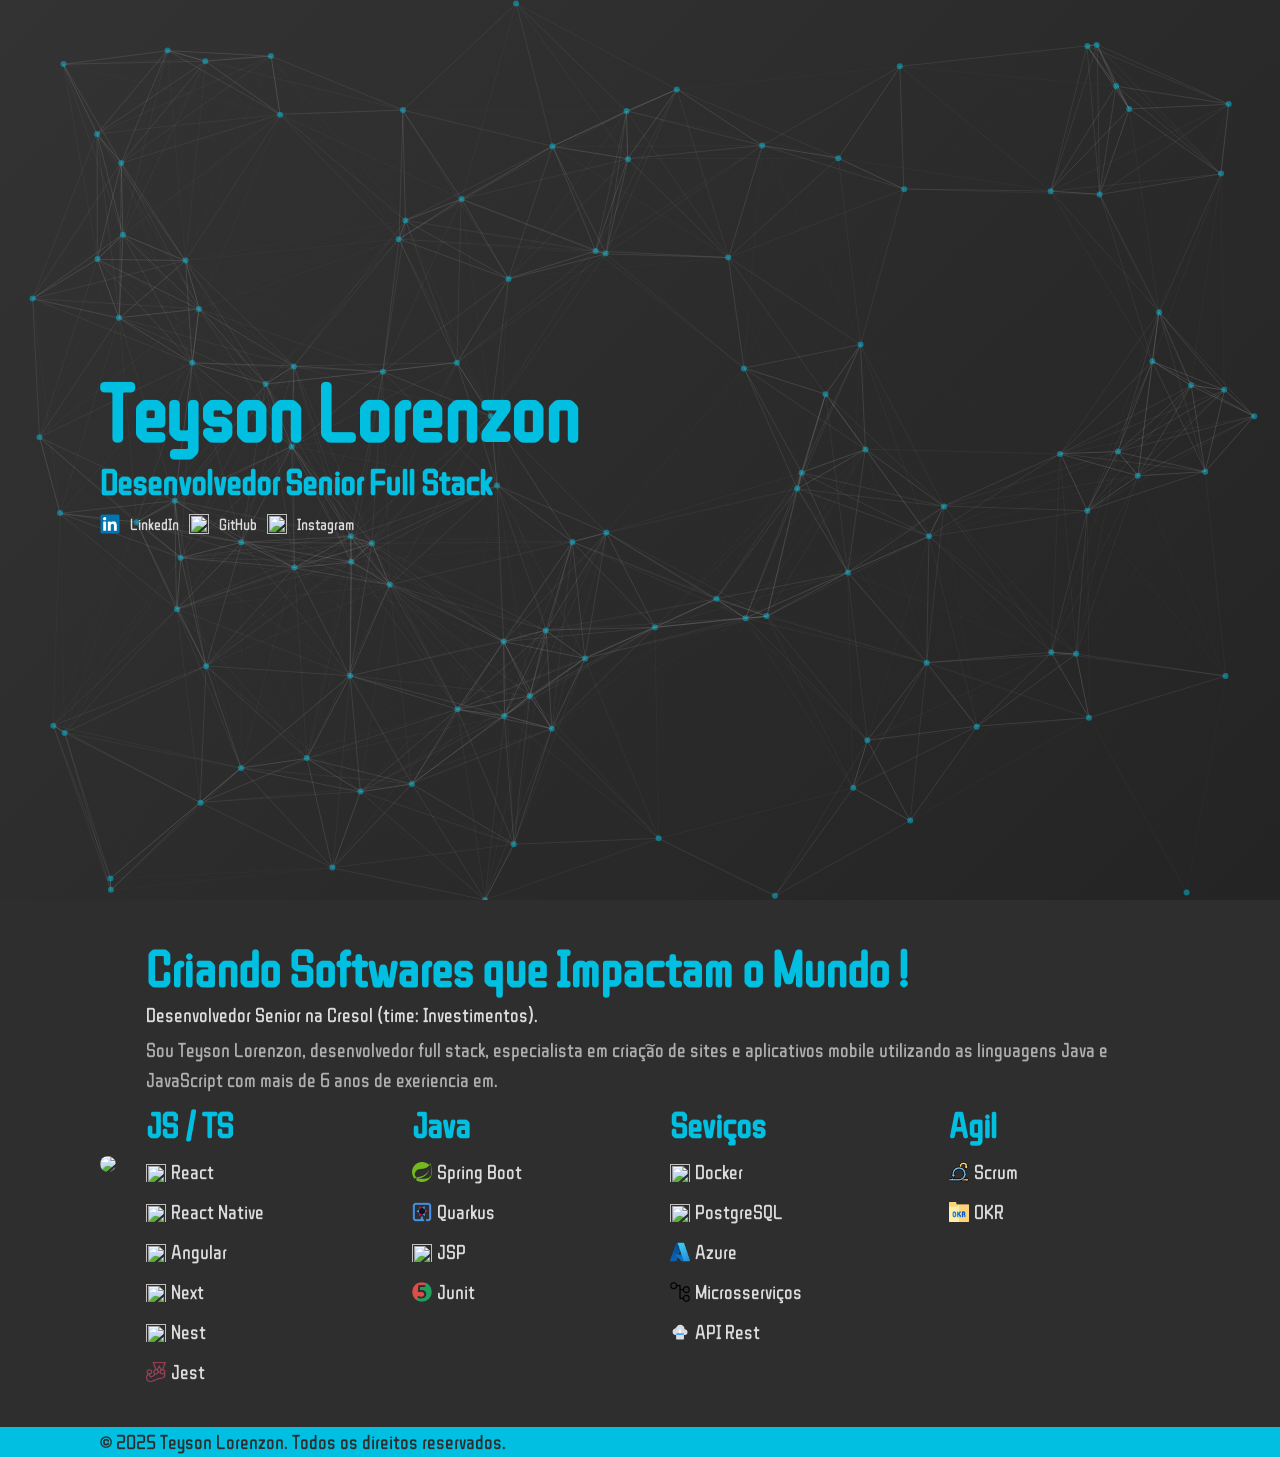
==== index.html @ e9cf04dd "initial commit" ====
<!DOCTYPE html>
<html lang="pt-BR">
<head>
  <meta charset="UTF-8" />
  <meta name="viewport" content="width=device-width, initial-scale=1.0"/>
  <title>Teyson Lorenzon - Portfólio</title>
  <link rel="stylesheet" href="css/styles.css" />
  <link rel="preconnect" href="https://fonts.googleapis.com">
  <link rel="preconnect" href="https://fonts.gstatic.com" crossorigin>
  <link href="https://fonts.googleapis.com/css2?family=WDXL+Lubrifont+TC&display=swap" rel="stylesheet">
</head>
<body>

  <header class="hero">
    <div class="particles" id="particles-js"></div>
    <div class="container apresentation">
      <h1>Teyson Lorenzon</h1>
      <h2>Desenvolvedor Senior Full Stack</h2>
      <div class="social">
        <a href="https://www.linkedin.com/in/teyson-lorenzon-597658123/" target="_blank"><img class="icon" src="icons/linkedIn.png"/>LinkedIn</a>
        <a href="https://github.com/teysonlorenzon" target="_blank"><img class="icon" src="icons/gitHub.png"/>GitHub</a>
        <a href="https://www.instagram.com/teysonlorenzon/" target="_blank"><img class="icon" src="icons/instagram.png"/>Instagram</a>
      </div>
    </div>
  </header>

  <main>
    <section id="about" class="section">
      <div class="container inline">
        <div class="image-div">
          <img class="imagem-teyson" src="https://media.licdn.com/dms/image/v2/D4E03AQG1zv4bHX-29Q/profile-displayphoto-shrink_800_800/profile-displayphoto-shrink_800_800/0/1637156220613?e=1754524800&v=beta&t=BAh8PGIu-wSaFZaBabZbr9Bpexn4apuPLFhNSwUJI_s"/>
        </div>
        <div class="introduction">
          <h1 class="title">Criando Softwares que Impactam o Mundo !</h1>
          <p>Desenvolvedor Senior na <a href="https://cresol.com.br/" target="_blank">Cresol</a> (time: Investimentos).</p>
          <p class="info">Sou Teyson Lorenzon, desenvolvedor full stack, especialista em criação de sites e aplicativos mobile utilizando as linguagens Java e JavaScript com mais de 6 anos de exeriencia em.</p>
          <div class="skill-grid">
            <div class="skill-item">
              <div>
                <h2>JS / TS</h2>
                <p><img class="icon" src="icons/react.png"/>React</p>
                <p><img class="icon" src="icons/react.png"/>React Native</p>
                <p><img class="icon" src="icons/angular.png"/>Angular</p>
                <p><img class="icon" src="icons/next.png"/>Next</p>
                <p><img class="icon" src="icons/nest.png"/>Nest</p>
                <p><img class="icon" src="icons/jest.png"/>Jest</p>
              </div>
            </div>
            <div class="skill-item">
              <div>
                <h2>Java</h2>
                <p><img class="icon" src="icons/spring.png"/>Spring Boot</p>
                <p><img class="icon" src="icons/quarkus.png"/>Quarkus</p>
                <p><img class="icon" src="icons/java.png"/>JSP</p>
                <p><img class="icon" src="icons/junit.png"/>Junit</p>
              </div>
            </div>
            <div class="skill-item">
              <div>
                <h2>Seviços</h2>
                <p><img class="icon" src="icons/docker.png"/>Docker</p>
                <p><img class="icon" src="icons/postgresSQL.png"/>PostgreSQL</p>
                <p><img class="icon" src="icons/azure.png"/>Azure</p>
                <p><img class="icon" src="icons/micro.png"/>Microsserviços</p>
                <p><img class="icon" src="icons/rest.png"/>API Rest</p>
              </div>
            </div>
            <div class="skill-item">
              <div>
                <h2>Agil</h2>
                <p><img class="icon" src="icons/scrum.png"/>Scrum</p>
                <p><img class="icon" src="icons/okr.png"/>OKR</p>
              </div>
            </div>
          </div>
        </div>
      </div>
    </section>
  </main>

  <footer>
    <div>
      <p>&copy; 2025 Teyson Lorenzon. Todos os direitos reservados.</p>
    </div>
  </footer>
  <script src="js/particule.min.js"></script>
  <script src="js/script.js"></script>
</body>
</html>
---- css/styles.css ----
html {
  scroll-behavior: smooth;
}

footer {
  background-color: #00bfe0;
  display: flex;
  position: relative;
  left: 0;
  bottom: 0;
  padding: 0 100px;
}

footer div p {
  color: #2e2e2e;
}

* {
  font-family: "WDXL Lubrifont TC", sans-serif;
  margin: 0;
  padding: 0;
  box-sizing: border-box;
}

h1, h2  {
  color: #00bfe0;
  line-height: 120%;
}

h1 {
  font-size: 50px;
}

h2 {
  font-size: 35px;
}

p {
  color: #dbdbdb;
  line-height: 150%;
  font-size: 20px;
}

body {
  font-family: 'Inter', sans-serif;
  background-color: #2e2e2e;
}

.container {
  margin: 40px 100px;
}

.introduction {
  margin-left: 30px;
}

.introduction a {
  text-decoration: none;
  color: #dbdbdb;
}

.introduction .title {
  max-width: 1000px;
}

.introduction .info {
  color: #adadad;
  max-width: 1000px;
  padding-top: 5px;
}

.introduction .icon {
  width: 20px;
  height: 20px;
}

.imagem-teyson {
  border-radius: 100%;
  max-width: 420px;
  max-height: 420px;
}

.inline {
  display: flex;
  align-items: center;
}

.skill-grid {
  width: 100%;
  display: grid;
  grid-template-columns: repeat(4, auto);
  gap: 20px;
  margin-top: 10px;
}

.skill-item p {
  display: flex;
  align-items: center;
  padding-top: 10px;
  width: 100%;
}

.skill-item p img {
  margin-right: 5px;
}


html {
  scroll-behavior: smooth;
}

.hero {
  height: 100vh;
  display: flex;
  align-items: center;
  background: linear-gradient(-45deg, #1b1b1b, #2a2a2a, #1f1f1f, #333);
  background-size: 400% 400%;
  animation: bg-animation 15s ease infinite;
  position: relative;
  overflow: hidden;
}

.hero .apresentation {
  z-index: 1;
  background-color: transparent;
  width: 100%;
}

.hero .apresentation h1 {
  font-size: 80px;
}

.particles {
  position: absolute;
  top: 0;
  left: 0;
  width: 100%;
  height: 100%;
  z-index: 0;
}

.social {
  display: flex;
  align-items: center;
  justify-content: left;
  margin-top: 10px;
}

.social a {
  display: flex;
  align-items: center;
  color: #dbdbdb;
  text-decoration: none;
  font-size: 16px;
}

.social a:nth-child(2) {
  margin: 0 10px;
}

.social .icon {
  width: 20px;
  height: 20px;
  margin-right: 10px;
}

.fadeIn {
  animation-name: fadeIn;
  animation-duration: 1s;
  animation-fill-mode: forwards;
}

.fadeOut {
  animation-name: fadeOut;
  animation-duration: .5s;
  animation-fill-mode: forwards;
}

.image-div {
  display: flex;
  justify-content: center;
}

@media only screen and (max-width: 1140px) {
  .introduction {
    margin-left: 0px;
  }
  .imagem-teyson {
    max-width: 350px;
    max-height: 350px;
  }
  .inline {
    display: block;
  }
}

@media only screen and (max-width: 768px) {
  h1 {
    font-size: 40px
  }
  h2 {
    font-size: 20px
  }
  p {
    font-size: 16px
  }
  .skill-grid {
    grid-template-columns: repeat(2, auto);
  }
  .skill-item {
    display: flex;
    justify-content: center;
  }
  .skill-item p {
    text-align: left;
  }
  .container {
    margin: 25px;
  }
  footer {
    padding: 0 25px;
  }
  .imagem-teyson {
    max-width: 270px;
    max-height: 270px;
  }
  .hero .apresentation h1 {
    font-size: 50px;
  }
  .hero .apresentation h2 {
    font-size: 30px;
  }
  .social a {
    font-size: 16px;
  }
  .social .icon {
    width: 10px;
    height: 10px;
  }
  .apresentation {
    text-align: center;
  }
  .social {
    justify-content: center;
  }
}


@keyframes fadeIn {
  from {
    opacity: 0;
  }
  to {
    opacity: 1;
  }
}

@keyframes fadeOut {
  from {
    opacity: 1;
  }
  to {
    opacity: 0;
  }
}
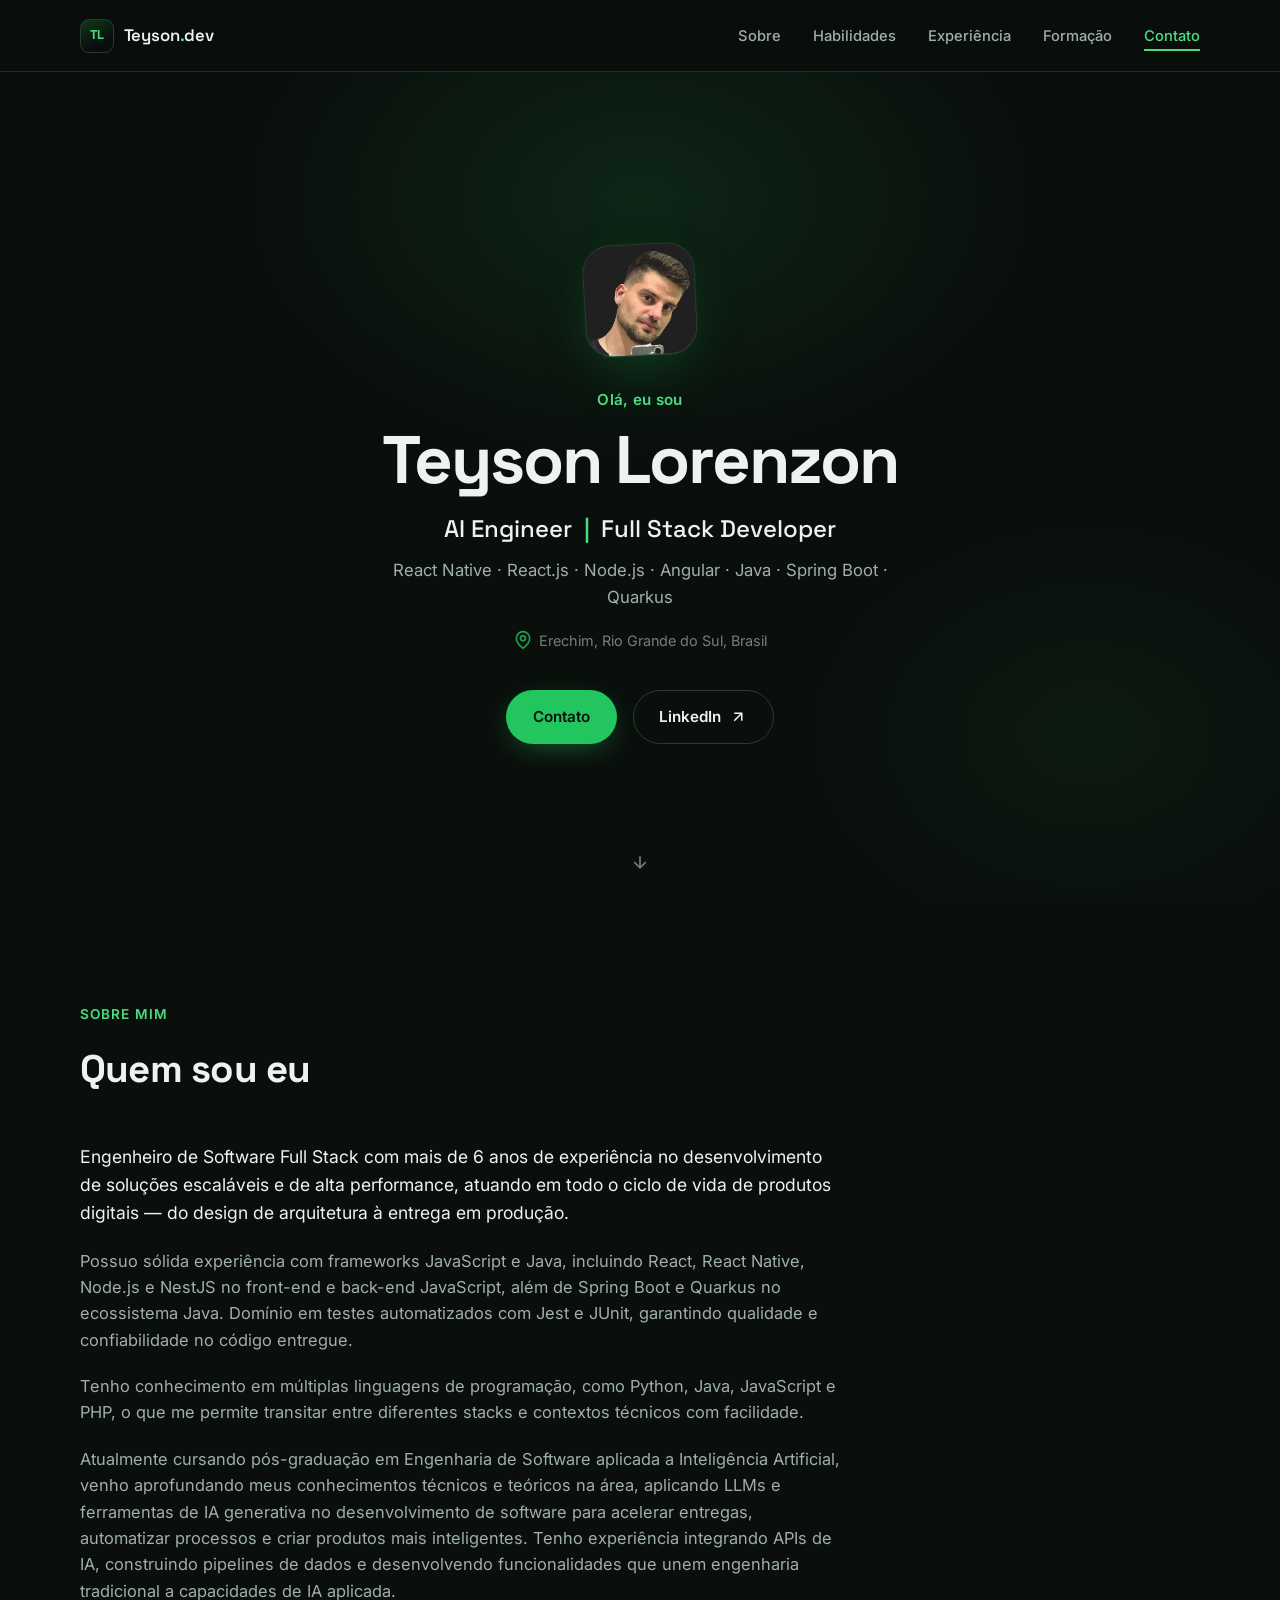
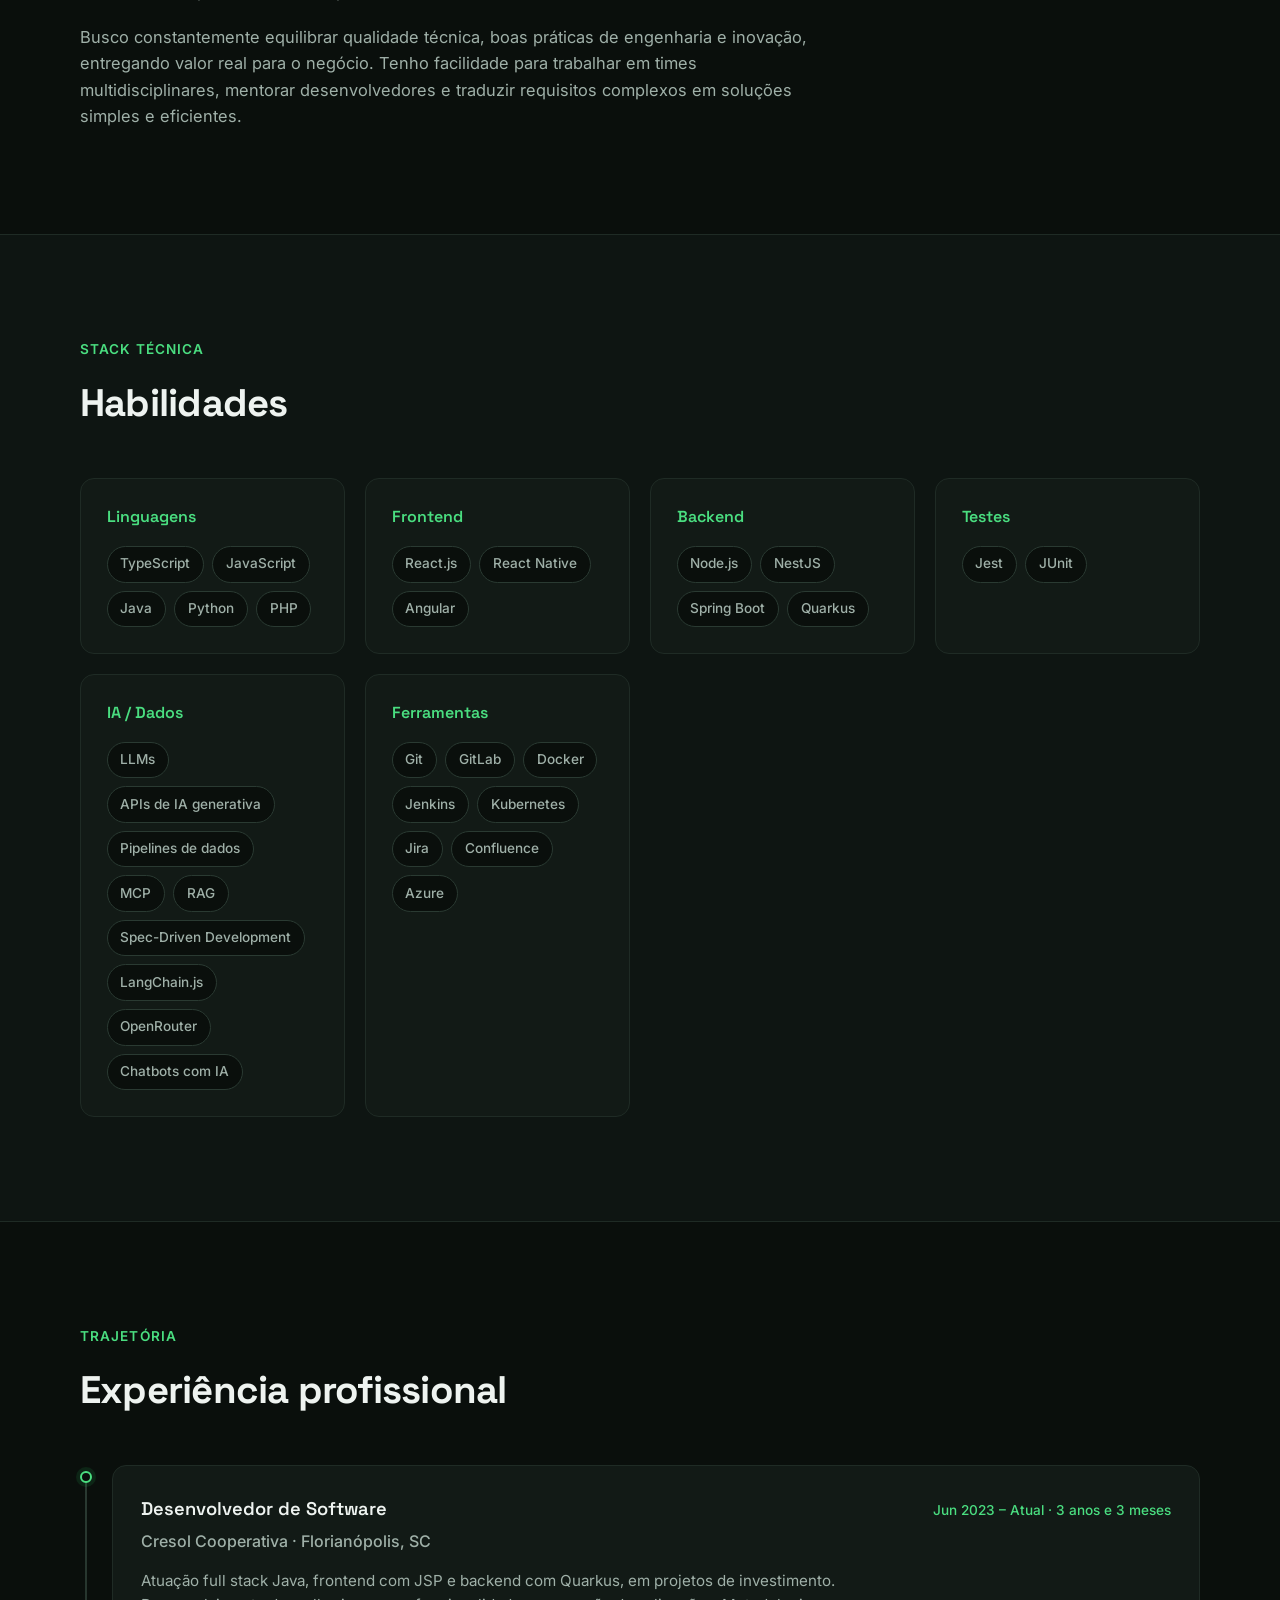
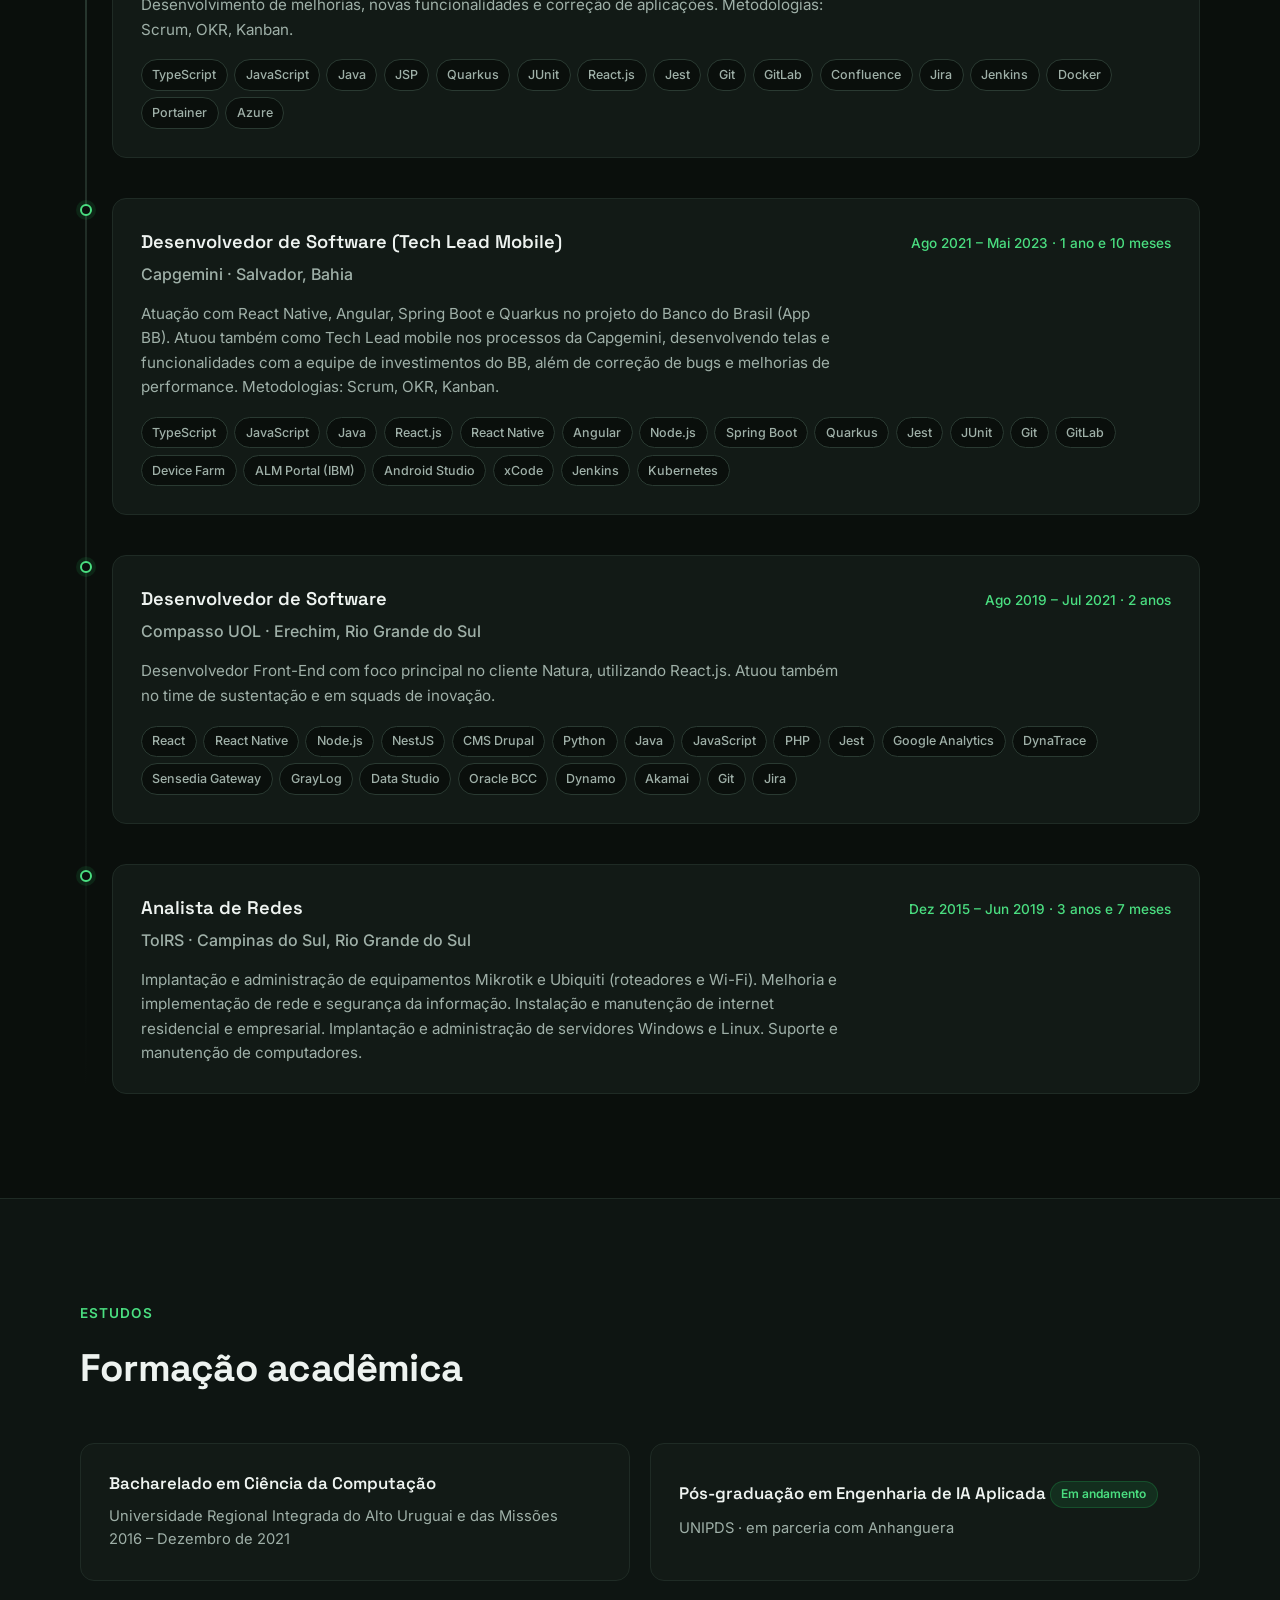
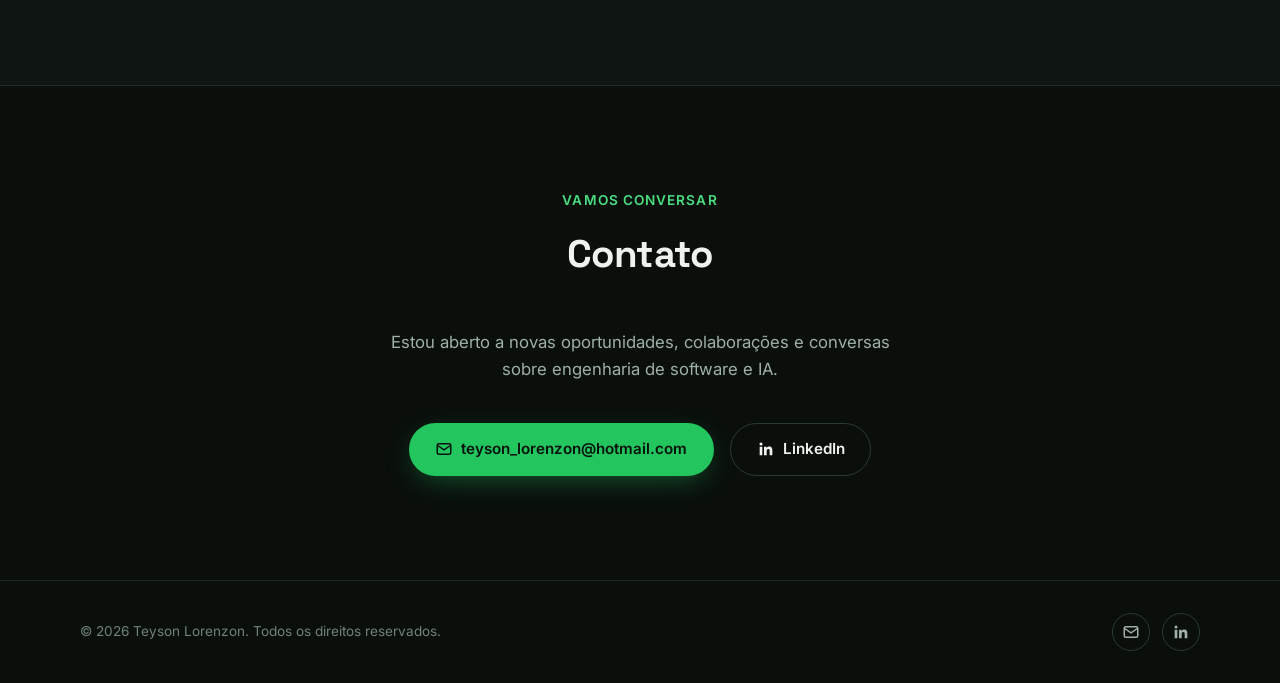
==== commit 79cb7b63: "novo portifolio" ====
--- a/index.html
+++ b/index.html
@@ -2,88 +2,412 @@
 <html lang="pt-BR">
 <head>
   <meta charset="UTF-8" />
-  <meta name="viewport" content="width=device-width, initial-scale=1.0"/>
-  <title>Teyson Lorenzon - Portfólio</title>
-  <link rel="stylesheet" href="css/styles.css" />
+  <meta name="viewport" content="width=device-width, initial-scale=1.0" />
+  <title>Teyson Lorenzon — AI Engineer | Full Stack Developer</title>
+  <meta name="description" content="Portfólio de Teyson Lorenzon, Engenheiro de Software Full Stack e AI Engineer. React, React Native, Node.js, Angular, Java, Spring Boot e Quarkus." />
+  <meta name="theme-color" content="#0a0f0c" />
+  <link rel="icon" href="data:,">
   <link rel="preconnect" href="https://fonts.googleapis.com">
   <link rel="preconnect" href="https://fonts.gstatic.com" crossorigin>
-  <link href="https://fonts.googleapis.com/css2?family=WDXL+Lubrifont+TC&display=swap" rel="stylesheet">
+  <link href="https://fonts.googleapis.com/css2?family=Space+Grotesk:wght@400;500;600;700&family=Inter:wght@400;500;600&display=swap" rel="stylesheet">
+  <link rel="stylesheet" href="style.css" />
 </head>
 <body>
-
-  <header class="hero">
-    <div class="particles" id="particles-js"></div>
-    <div class="container apresentation">
-      <h1>Teyson Lorenzon</h1>
-      <h2>Desenvolvedor Senior Full Stack</h2>
-      <div class="social">
-        <a href="https://www.linkedin.com/in/teyson-lorenzon-597658123/" target="_blank"><img class="icon" src="icons/linkedIn.png"/>LinkedIn</a>
-        <a href="https://github.com/teysonlorenzon" target="_blank"><img class="icon" src="icons/gitHub.png"/>GitHub</a>
-        <a href="https://www.instagram.com/teysonlorenzon/" target="_blank"><img class="icon" src="icons/instagram.png"/>Instagram</a>
-      </div>
+  <a class="skip-link" href="#sobre">Pular para o conteúdo</a>
+
+  <header class="site-header" id="topo">
+    <div class="container header-inner">
+      <a class="logo" href="#topo" aria-label="Página inicial de Teyson Lorenzon">
+        <span class="logo-mark" aria-hidden="true">TL</span>
+        <span class="logo-text">Teyson<span class="accent">.</span>dev</span>
+      </a>
+
+      <button class="nav-toggle" id="navToggle" aria-expanded="false" aria-controls="primaryNav" aria-label="Abrir menu de navegação">
+        <span class="nav-toggle-bar"></span>
+        <span class="nav-toggle-bar"></span>
+        <span class="nav-toggle-bar"></span>
+      </button>
+
+      <nav class="nav" id="primaryNav" aria-label="Navegação principal">
+        <ul class="nav-list">
+          <li><a href="#sobre" class="nav-link">Sobre</a></li>
+          <li><a href="#habilidades" class="nav-link">Habilidades</a></li>
+          <li><a href="#experiencia" class="nav-link">Experiência</a></li>
+          <li><a href="#formacao" class="nav-link">Formação</a></li>
+          <li><a href="#contato" class="nav-link">Contato</a></li>
+        </ul>
+      </nav>
     </div>
   </header>
 
-  <main>
-    <section id="about" class="section">
-      <div class="container inline">
-        <div class="image-div">
-          <img class="imagem-teyson" src="https://media.licdn.com/dms/image/v2/D4E03AQG1zv4bHX-29Q/profile-displayphoto-shrink_800_800/profile-displayphoto-shrink_800_800/0/1637156220613?e=1754524800&v=beta&t=BAh8PGIu-wSaFZaBabZbr9Bpexn4apuPLFhNSwUJI_s"/>
-        </div>
-        <div class="introduction">
-          <h1 class="title">Criando Softwares que Impactam o Mundo !</h1>
-          <p>Desenvolvedor Senior na <a href="https://cresol.com.br/" target="_blank">Cresol</a> (time: Investimentos).</p>
-          <p class="info">Sou Teyson Lorenzon, desenvolvedor full stack, especialista em criação de sites e aplicativos mobile utilizando as linguagens Java e JavaScript com mais de 6 anos de exeriencia em.</p>
-          <div class="skill-grid">
-            <div class="skill-item">
-              <div>
-                <h2>JS / TS</h2>
-                <p><img class="icon" src="icons/react.png"/>React</p>
-                <p><img class="icon" src="icons/react.png"/>React Native</p>
-                <p><img class="icon" src="icons/angular.png"/>Angular</p>
-                <p><img class="icon" src="icons/next.png"/>Next</p>
-                <p><img class="icon" src="icons/nest.png"/>Nest</p>
-                <p><img class="icon" src="icons/jest.png"/>Jest</p>
+  <main id="conteudo">
+    <!-- HERO -->
+    <section class="hero" aria-labelledby="hero-title">
+      <div class="hero-glow" aria-hidden="true"></div>
+      <div class="container hero-inner">
+        <div class="avatar-photo">
+          <img src="teyson.jpeg" alt="Foto de Teyson Lorenzon" width="112" height="112" />
+        </div>
+
+        <p class="eyebrow reveal">Olá, eu sou</p>
+        <h1 id="hero-title" class="hero-title reveal">Teyson Lorenzon</h1>
+        <p class="hero-role reveal">AI Engineer <span class="dot-sep">|</span> Full Stack Developer</p>
+        <p class="hero-subtitle reveal">
+          React Native · React.js · Node.js · Angular · Java · Spring Boot · Quarkus
+        </p>
+        <p class="hero-location reveal">
+          <svg class="icon" viewBox="0 0 24 24" fill="none" stroke="currentColor" stroke-width="2" aria-hidden="true">
+            <path d="M20 10c0 6-8 12-8 12s-8-6-8-12a8 8 0 0 1 16 0Z"/>
+            <circle cx="12" cy="10" r="3"/>
+          </svg>
+          Erechim, Rio Grande do Sul, Brasil
+        </p>
+
+        <div class="hero-cta reveal">
+          <a href="#contato" class="btn btn-primary">Contato</a>
+          <a href="https://www.linkedin.com/in/teyson-lorenzon-597658123/" class="btn btn-outline" target="_blank" rel="noopener noreferrer">
+            LinkedIn
+            <svg class="icon icon-sm" viewBox="0 0 24 24" fill="none" stroke="currentColor" stroke-width="2" aria-hidden="true">
+              <path d="M7 17 17 7M7 7h10v10"/>
+            </svg>
+          </a>
+        </div>
+      </div>
+
+      <a href="#sobre" class="scroll-hint" aria-label="Rolar para a seção Sobre">
+        <svg class="icon" viewBox="0 0 24 24" fill="none" stroke="currentColor" stroke-width="2" aria-hidden="true">
+          <path d="M12 5v14M5 12l7 7 7-7"/>
+        </svg>
+      </a>
+    </section>
+
+    <!-- SOBRE -->
+    <section id="sobre" class="section" aria-labelledby="sobre-title">
+      <div class="container">
+        <p class="section-kicker reveal">Sobre mim</p>
+        <h2 id="sobre-title" class="section-title reveal">Quem sou eu</h2>
+
+        <div class="about-content reveal">
+          <p>
+            Engenheiro de Software Full Stack com mais de 6 anos de experiência no desenvolvimento de
+            soluções escaláveis e de alta performance, atuando em todo o ciclo de vida de produtos
+            digitais — do design de arquitetura à entrega em produção.
+          </p>
+          <p>
+            Possuo sólida experiência com frameworks JavaScript e Java, incluindo React, React Native,
+            Node.js e NestJS no front-end e back-end JavaScript, além de Spring Boot e Quarkus no
+            ecossistema Java. Domínio em testes automatizados com Jest e JUnit, garantindo qualidade e
+            confiabilidade no código entregue.
+          </p>
+          <p>
+            Tenho conhecimento em múltiplas linguagens de programação, como Python, Java, JavaScript e
+            PHP, o que me permite transitar entre diferentes stacks e contextos técnicos com facilidade.
+          </p>
+          <p>
+            Atualmente cursando pós-graduação em Engenharia de Software aplicada a Inteligência
+            Artificial, venho aprofundando meus conhecimentos técnicos e teóricos na área, aplicando
+            LLMs e ferramentas de IA generativa no desenvolvimento de software para acelerar entregas,
+            automatizar processos e criar produtos mais inteligentes. Tenho experiência integrando APIs
+            de IA, construindo pipelines de dados e desenvolvendo funcionalidades que unem engenharia
+            tradicional a capacidades de IA aplicada.
+          </p>
+          <p>
+            Busco constantemente equilibrar qualidade técnica, boas práticas de engenharia e inovação,
+            entregando valor real para o negócio. Tenho facilidade para trabalhar em times
+            multidisciplinares, mentorar desenvolvedores e traduzir requisitos complexos em soluções
+            simples e eficientes.
+          </p>
+        </div>
+      </div>
+    </section>
+
+    <!-- HABILIDADES -->
+    <section id="habilidades" class="section section-alt" aria-labelledby="habilidades-title">
+      <div class="container">
+        <p class="section-kicker reveal">Stack técnica</p>
+        <h2 id="habilidades-title" class="section-title reveal">Habilidades</h2>
+
+        <div class="skills-grid">
+          <div class="skill-card reveal">
+            <h3 class="skill-category">Linguagens</h3>
+            <ul class="tag-list">
+              <li class="tag">TypeScript</li>
+              <li class="tag">JavaScript</li>
+              <li class="tag">Java</li>
+              <li class="tag">Python</li>
+              <li class="tag">PHP</li>
+            </ul>
+          </div>
+
+          <div class="skill-card reveal">
+            <h3 class="skill-category">Frontend</h3>
+            <ul class="tag-list">
+              <li class="tag">React.js</li>
+              <li class="tag">React Native</li>
+              <li class="tag">Angular</li>
+            </ul>
+          </div>
+
+          <div class="skill-card reveal">
+            <h3 class="skill-category">Backend</h3>
+            <ul class="tag-list">
+              <li class="tag">Node.js</li>
+              <li class="tag">NestJS</li>
+              <li class="tag">Spring Boot</li>
+              <li class="tag">Quarkus</li>
+            </ul>
+          </div>
+
+          <div class="skill-card reveal">
+            <h3 class="skill-category">Testes</h3>
+            <ul class="tag-list">
+              <li class="tag">Jest</li>
+              <li class="tag">JUnit</li>
+            </ul>
+          </div>
+
+          <div class="skill-card reveal">
+            <h3 class="skill-category">IA / Dados</h3>
+            <ul class="tag-list">
+              <li class="tag">LLMs</li>
+              <li class="tag">APIs de IA generativa</li>
+              <li class="tag">Pipelines de dados</li>
+              <li class="tag">MCP</li>
+              <li class="tag">RAG</li>
+              <li class="tag">Spec-Driven Development</li>
+              <li class="tag">LangChain.js</li>
+              <li class="tag">OpenRouter</li>
+              <li class="tag">Chatbots com IA</li>
+            </ul>
+          </div>
+
+          <div class="skill-card reveal">
+            <h3 class="skill-category">Ferramentas</h3>
+            <ul class="tag-list">
+              <li class="tag">Git</li>
+              <li class="tag">GitLab</li>
+              <li class="tag">Docker</li>
+              <li class="tag">Jenkins</li>
+              <li class="tag">Kubernetes</li>
+              <li class="tag">Jira</li>
+              <li class="tag">Confluence</li>
+              <li class="tag">Azure</li>
+            </ul>
+          </div>
+        </div>
+      </div>
+    </section>
+
+    <!-- EXPERIÊNCIA -->
+    <section id="experiencia" class="section" aria-labelledby="experiencia-title">
+      <div class="container">
+        <p class="section-kicker reveal">Trajetória</p>
+        <h2 id="experiencia-title" class="section-title reveal">Experiência profissional</h2>
+
+        <ol class="timeline">
+          <li class="timeline-item reveal">
+            <div class="timeline-marker" aria-hidden="true"></div>
+            <div class="timeline-card">
+              <div class="timeline-head">
+                <h3 class="timeline-role">Desenvolvedor de Software</h3>
+                <span class="timeline-period">Jun 2023 – Atual · 3 anos e 3 meses</span>
               </div>
+              <p class="timeline-company">Cresol Cooperativa · Florianópolis, SC</p>
+              <p class="timeline-desc">
+                Atuação full stack Java, frontend com JSP e backend com Quarkus, em projetos de
+                investimento. Desenvolvimento de melhorias, novas funcionalidades e correção de
+                aplicações. Metodologias: Scrum, OKR, Kanban.
+              </p>
+              <ul class="tag-list tag-list-sm">
+                <li class="tag tag-sm">TypeScript</li>
+                <li class="tag tag-sm">JavaScript</li>
+                <li class="tag tag-sm">Java</li>
+                <li class="tag tag-sm">JSP</li>
+                <li class="tag tag-sm">Quarkus</li>
+                <li class="tag tag-sm">JUnit</li>
+                <li class="tag tag-sm">React.js</li>
+                <li class="tag tag-sm">Jest</li>
+                <li class="tag tag-sm">Git</li>
+                <li class="tag tag-sm">GitLab</li>
+                <li class="tag tag-sm">Confluence</li>
+                <li class="tag tag-sm">Jira</li>
+                <li class="tag tag-sm">Jenkins</li>
+                <li class="tag tag-sm">Docker</li>
+                <li class="tag tag-sm">Portainer</li>
+                <li class="tag tag-sm">Azure</li>
+              </ul>
             </div>
-            <div class="skill-item">
-              <div>
-                <h2>Java</h2>
-                <p><img class="icon" src="icons/spring.png"/>Spring Boot</p>
-                <p><img class="icon" src="icons/quarkus.png"/>Quarkus</p>
-                <p><img class="icon" src="icons/java.png"/>JSP</p>
-                <p><img class="icon" src="icons/junit.png"/>Junit</p>
+          </li>
+
+          <li class="timeline-item reveal">
+            <div class="timeline-marker" aria-hidden="true"></div>
+            <div class="timeline-card">
+              <div class="timeline-head">
+                <h3 class="timeline-role">Desenvolvedor de Software (Tech Lead Mobile)</h3>
+                <span class="timeline-period">Ago 2021 – Mai 2023 · 1 ano e 10 meses</span>
               </div>
+              <p class="timeline-company">Capgemini · Salvador, Bahia</p>
+              <p class="timeline-desc">
+                Atuação com React Native, Angular, Spring Boot e Quarkus no projeto do Banco do Brasil
+                (App BB). Atuou também como Tech Lead mobile nos processos da Capgemini, desenvolvendo
+                telas e funcionalidades com a equipe de investimentos do BB, além de correção de bugs e
+                melhorias de performance. Metodologias: Scrum, OKR, Kanban.
+              </p>
+              <ul class="tag-list tag-list-sm">
+                <li class="tag tag-sm">TypeScript</li>
+                <li class="tag tag-sm">JavaScript</li>
+                <li class="tag tag-sm">Java</li>
+                <li class="tag tag-sm">React.js</li>
+                <li class="tag tag-sm">React Native</li>
+                <li class="tag tag-sm">Angular</li>
+                <li class="tag tag-sm">Node.js</li>
+                <li class="tag tag-sm">Spring Boot</li>
+                <li class="tag tag-sm">Quarkus</li>
+                <li class="tag tag-sm">Jest</li>
+                <li class="tag tag-sm">JUnit</li>
+                <li class="tag tag-sm">Git</li>
+                <li class="tag tag-sm">GitLab</li>
+                <li class="tag tag-sm">Device Farm</li>
+                <li class="tag tag-sm">ALM Portal (IBM)</li>
+                <li class="tag tag-sm">Android Studio</li>
+                <li class="tag tag-sm">xCode</li>
+                <li class="tag tag-sm">Jenkins</li>
+                <li class="tag tag-sm">Kubernetes</li>
+              </ul>
             </div>
-            <div class="skill-item">
-              <div>
-                <h2>Seviços</h2>
-                <p><img class="icon" src="icons/docker.png"/>Docker</p>
-                <p><img class="icon" src="icons/postgresSQL.png"/>PostgreSQL</p>
-                <p><img class="icon" src="icons/azure.png"/>Azure</p>
-                <p><img class="icon" src="icons/micro.png"/>Microsserviços</p>
-                <p><img class="icon" src="icons/rest.png"/>API Rest</p>
+          </li>
+
+          <li class="timeline-item reveal">
+            <div class="timeline-marker" aria-hidden="true"></div>
+            <div class="timeline-card">
+              <div class="timeline-head">
+                <h3 class="timeline-role">Desenvolvedor de Software</h3>
+                <span class="timeline-period">Ago 2019 – Jul 2021 · 2 anos</span>
               </div>
+              <p class="timeline-company">Compasso UOL · Erechim, Rio Grande do Sul</p>
+              <p class="timeline-desc">
+                Desenvolvedor Front-End com foco principal no cliente Natura, utilizando React.js.
+                Atuou também no time de sustentação e em squads de inovação.
+              </p>
+              <ul class="tag-list tag-list-sm">
+                <li class="tag tag-sm">React</li>
+                <li class="tag tag-sm">React Native</li>
+                <li class="tag tag-sm">Node.js</li>
+                <li class="tag tag-sm">NestJS</li>
+                <li class="tag tag-sm">CMS Drupal</li>
+                <li class="tag tag-sm">Python</li>
+                <li class="tag tag-sm">Java</li>
+                <li class="tag tag-sm">JavaScript</li>
+                <li class="tag tag-sm">PHP</li>
+                <li class="tag tag-sm">Jest</li>
+                <li class="tag tag-sm">Google Analytics</li>
+                <li class="tag tag-sm">DynaTrace</li>
+                <li class="tag tag-sm">Sensedia Gateway</li>
+                <li class="tag tag-sm">GrayLog</li>
+                <li class="tag tag-sm">Data Studio</li>
+                <li class="tag tag-sm">Oracle BCC</li>
+                <li class="tag tag-sm">Dynamo</li>
+                <li class="tag tag-sm">Akamai</li>
+                <li class="tag tag-sm">Git</li>
+                <li class="tag tag-sm">Jira</li>
+              </ul>
             </div>
-            <div class="skill-item">
-              <div>
-                <h2>Agil</h2>
-                <p><img class="icon" src="icons/scrum.png"/>Scrum</p>
-                <p><img class="icon" src="icons/okr.png"/>OKR</p>
+          </li>
+
+          <li class="timeline-item reveal">
+            <div class="timeline-marker" aria-hidden="true"></div>
+            <div class="timeline-card">
+              <div class="timeline-head">
+                <h3 class="timeline-role">Analista de Redes</h3>
+                <span class="timeline-period">Dez 2015 – Jun 2019 · 3 anos e 7 meses</span>
               </div>
+              <p class="timeline-company">TolRS · Campinas do Sul, Rio Grande do Sul</p>
+              <p class="timeline-desc">
+                Implantação e administração de equipamentos Mikrotik e Ubiquiti (roteadores e Wi-Fi).
+                Melhoria e implementação de rede e segurança da informação. Instalação e manutenção de
+                internet residencial e empresarial. Implantação e administração de servidores Windows e
+                Linux. Suporte e manutenção de computadores.
+              </p>
             </div>
-          </div>
+          </li>
+        </ol>
+      </div>
+    </section>
+
+    <!-- FORMAÇÃO -->
+    <section id="formacao" class="section section-alt" aria-labelledby="formacao-title">
+      <div class="container">
+        <p class="section-kicker reveal">Estudos</p>
+        <h2 id="formacao-title" class="section-title reveal">Formação acadêmica</h2>
+
+        <div class="education-grid">
+          <div class="education-card reveal">
+            <h3 class="education-degree">Bacharelado em Ciência da Computação</h3>
+            <p class="education-school">Universidade Regional Integrada do Alto Uruguai e das Missões</p>
+            <p class="education-period">2016 – Dezembro de 2021</p>
+          </div>
+
+          <div class="education-card reveal">
+            <h3 class="education-degree">
+              Pós-graduação em Engenharia de IA Aplicada
+              <span class="badge-progress">Em andamento</span>
+            </h3>
+            <p class="education-school">UNIPDS · em parceria com Anhanguera</p>
+          </div>
+        </div>
+      </div>
+    </section>
+
+    <!-- CONTATO -->
+    <section id="contato" class="section contact-section" aria-labelledby="contato-title">
+      <div class="container">
+        <p class="section-kicker reveal">Vamos conversar</p>
+        <h2 id="contato-title" class="section-title reveal">Contato</h2>
+        <p class="contact-lede reveal">
+          Estou aberto a novas oportunidades, colaborações e conversas sobre engenharia de software e IA.
+        </p>
+
+        <div class="contact-actions reveal">
+          <button type="button" class="btn btn-primary" id="copyEmailBtn" data-email="teyson_lorenzon@hotmail.com">
+            <svg class="icon icon-sm" viewBox="0 0 24 24" fill="none" stroke="currentColor" stroke-width="2" aria-hidden="true">
+              <rect x="3" y="5" width="18" height="14" rx="2"/>
+              <path d="m3 7 9 6 9-6"/>
+            </svg>
+            <span id="copyEmailLabel">teyson_lorenzon@hotmail.com</span>
+          </button>
+
+          <a href="https://www.linkedin.com/in/teyson-lorenzon-597658123/" class="btn btn-outline" target="_blank" rel="noopener noreferrer">
+            <svg class="icon icon-sm" viewBox="0 0 24 24" fill="currentColor" aria-hidden="true">
+              <path d="M20.45 20.45h-3.55v-5.57c0-1.33-.02-3.04-1.85-3.04-1.86 0-2.14 1.45-2.14 2.94v5.67H9.36V9h3.41v1.56h.05c.48-.9 1.64-1.85 3.38-1.85 3.61 0 4.28 2.38 4.28 5.47zM5.34 7.43a2.06 2.06 0 1 1 0-4.12 2.06 2.06 0 0 1 0 4.12zM7.12 20.45H3.56V9h3.56z"/>
+            </svg>
+            LinkedIn
+          </a>
         </div>
       </div>
     </section>
   </main>
 
-  <footer>
-    <div>
-      <p>&copy; 2025 Teyson Lorenzon. Todos os direitos reservados.</p>
+  <footer class="site-footer">
+    <div class="container footer-inner">
+      <p>&copy; <span id="year"></span> Teyson Lorenzon. Todos os direitos reservados.</p>
+      <div class="footer-social">
+        <a href="mailto:teyson_lorenzon@hotmail.com" aria-label="Enviar e-mail para Teyson Lorenzon" class="social-link">
+          <svg class="icon icon-sm" viewBox="0 0 24 24" fill="none" stroke="currentColor" stroke-width="2" aria-hidden="true">
+            <rect x="3" y="5" width="18" height="14" rx="2"/>
+            <path d="m3 7 9 6 9-6"/>
+          </svg>
+        </a>
+        <a href="https://www.linkedin.com/in/teyson-lorenzon-597658123/" target="_blank" rel="noopener noreferrer" aria-label="Perfil de Teyson Lorenzon no LinkedIn" class="social-link">
+          <svg class="icon icon-sm" viewBox="0 0 24 24" fill="currentColor" aria-hidden="true">
+            <path d="M20.45 20.45h-3.55v-5.57c0-1.33-.02-3.04-1.85-3.04-1.86 0-2.14 1.45-2.14 2.94v5.67H9.36V9h3.41v1.56h.05c.48-.9 1.64-1.85 3.38-1.85 3.61 0 4.28 2.38 4.28 5.47zM5.34 7.43a2.06 2.06 0 1 1 0-4.12 2.06 2.06 0 0 1 0 4.12zM7.12 20.45H3.56V9h3.56z"/>
+          </svg>
+        </a>
+      </div>
     </div>
   </footer>
-  <script src="js/particule.min.js"></script>
-  <script src="js/script.js"></script>
+
+  <div class="toast" id="toast" role="status" aria-live="polite"></div>
+
+  <script src="script.js"></script>
 </body>
 </html>
--- a/style.css
+++ b/style.css
@@ -0,0 +1,919 @@
+/* ========================================================================
+   Reset
+   ======================================================================== */
+*,
+*::before,
+*::after {
+  box-sizing: border-box;
+  margin: 0;
+  padding: 0;
+}
+
+html {
+  scroll-behavior: smooth;
+}
+
+html,
+body {
+  overflow-x: hidden;
+}
+
+body {
+  padding-top: var(--header-height);
+}
+
+body.nav-open {
+  overflow-y: hidden;
+}
+
+img,
+svg {
+  display: block;
+  max-width: 100%;
+}
+
+ul,
+ol {
+  list-style: none;
+}
+
+a {
+  color: inherit;
+  text-decoration: none;
+}
+
+button {
+  font: inherit;
+  color: inherit;
+  background: none;
+  border: none;
+  cursor: pointer;
+}
+
+/* ========================================================================
+   Design tokens
+   ======================================================================== */
+:root {
+  --bg: #0a0f0c;
+  --bg-alt: #0e1512;
+  --surface: #121a16;
+  --surface-hover: #17211c;
+  --border: #1f2b25;
+  --border-strong: #2a3a32;
+
+  --text-primary: #eef3f0;
+  --text-secondary: #9fb0a8;
+  --text-muted: #6f8279;
+
+  --green: #22c55e;
+  --green-bright: #4ade80;
+  --green-dim: #16a34a;
+  --green-soft: rgba(34, 197, 94, 0.12);
+  --green-soft-strong: rgba(34, 197, 94, 0.22);
+
+  --font-display: "Space Grotesk", "Inter", system-ui, sans-serif;
+  --font-body: "Inter", system-ui, sans-serif;
+
+  --container-width: 1120px;
+  --radius-sm: 8px;
+  --radius-md: 14px;
+  --radius-lg: 22px;
+
+  --transition-fast: 160ms ease;
+  --transition-base: 260ms cubic-bezier(0.4, 0, 0.2, 1);
+
+  --header-height: 72px;
+}
+
+@media (prefers-reduced-motion: reduce) {
+  html {
+    scroll-behavior: auto;
+  }
+  *,
+  *::before,
+  *::after {
+    animation-duration: 0.001ms !important;
+    animation-iteration-count: 1 !important;
+    transition-duration: 0.001ms !important;
+    scroll-behavior: auto !important;
+  }
+}
+
+/* ========================================================================
+   Base
+   ======================================================================== */
+body {
+  background: var(--bg);
+  color: var(--text-primary);
+  font-family: var(--font-body);
+  font-size: 16px;
+  line-height: 1.6;
+  -webkit-font-smoothing: antialiased;
+  text-rendering: optimizeLegibility;
+}
+
+::selection {
+  background: var(--green-soft-strong);
+  color: var(--text-primary);
+}
+
+:focus-visible {
+  outline: 2px solid var(--green-bright);
+  outline-offset: 3px;
+  border-radius: 4px;
+}
+
+.container {
+  width: min(100% - 2.5rem, var(--container-width));
+  margin-inline: auto;
+}
+
+.skip-link {
+  position: absolute;
+  top: -100%;
+  left: 1rem;
+  background: var(--green);
+  color: #06120a;
+  padding: 0.75rem 1.25rem;
+  border-radius: var(--radius-sm);
+  font-weight: 600;
+  z-index: 200;
+  transition: top var(--transition-fast);
+}
+
+.skip-link:focus {
+  top: 1rem;
+}
+
+.icon {
+  width: 20px;
+  height: 20px;
+  flex-shrink: 0;
+}
+
+.icon-sm {
+  width: 18px;
+  height: 18px;
+}
+
+/* ========================================================================
+   Header / Nav
+   ======================================================================== */
+.site-header {
+  position: fixed;
+  top: 0;
+  left: 0;
+  right: 0;
+  z-index: 100;
+  height: var(--header-height);
+  display: flex;
+  align-items: center;
+  background: rgba(10, 15, 12, 0.75);
+  backdrop-filter: blur(12px);
+  -webkit-backdrop-filter: blur(12px);
+  border-bottom: 1px solid var(--border);
+}
+
+.header-inner {
+  display: flex;
+  align-items: center;
+  justify-content: space-between;
+  gap: 1rem;
+}
+
+.logo {
+  display: inline-flex;
+  align-items: center;
+  gap: 0.6rem;
+  font-family: var(--font-display);
+  font-weight: 600;
+  font-size: 1.05rem;
+  letter-spacing: -0.01em;
+}
+
+.logo-mark {
+  display: inline-flex;
+  align-items: center;
+  justify-content: center;
+  width: 34px;
+  height: 34px;
+  border-radius: 9px;
+  background: linear-gradient(155deg, var(--green-soft-strong), transparent 70%);
+  border: 1px solid var(--border-strong);
+  color: var(--green-bright);
+  font-size: 0.8rem;
+  font-weight: 700;
+}
+
+.accent {
+  color: var(--green-bright);
+}
+
+.nav-list {
+  display: flex;
+  align-items: center;
+  gap: 2rem;
+}
+
+.nav-link {
+  position: relative;
+  font-size: 0.92rem;
+  color: var(--text-secondary);
+  font-weight: 500;
+  transition: color var(--transition-fast);
+}
+
+.nav-link::after {
+  content: "";
+  position: absolute;
+  left: 0;
+  bottom: -6px;
+  width: 0;
+  height: 2px;
+  background: var(--green-bright);
+  transition: width var(--transition-fast);
+}
+
+.nav-link:hover,
+.nav-link:focus-visible {
+  color: var(--text-primary);
+}
+
+.nav-link:hover::after,
+.nav-link:focus-visible::after {
+  width: 100%;
+}
+
+.nav-link[aria-current="true"] {
+  color: var(--green-bright);
+}
+
+.nav-link[aria-current="true"]::after {
+  width: 100%;
+}
+
+.nav-toggle {
+  display: none;
+  flex-direction: column;
+  justify-content: center;
+  gap: 5px;
+  width: 40px;
+  height: 40px;
+  border-radius: var(--radius-sm);
+}
+
+.nav-toggle-bar {
+  width: 22px;
+  height: 2px;
+  background: var(--text-primary);
+  border-radius: 2px;
+  transition: transform var(--transition-fast), opacity var(--transition-fast);
+}
+
+/* ========================================================================
+   Hero
+   ======================================================================== */
+.hero {
+  position: relative;
+  min-height: calc(100svh - var(--header-height));
+  display: flex;
+  flex-direction: column;
+  align-items: center;
+  justify-content: center;
+  text-align: center;
+  padding: 4rem 0 3rem;
+  overflow: hidden;
+}
+
+.hero-glow {
+  position: absolute;
+  inset: 0;
+  background:
+    radial-gradient(600px 400px at 50% 15%, var(--green-soft), transparent 65%),
+    radial-gradient(400px 300px at 85% 80%, rgba(34, 197, 94, 0.06), transparent 70%);
+  pointer-events: none;
+  z-index: 0;
+}
+
+.hero-inner {
+  position: relative;
+  z-index: 1;
+  display: flex;
+  flex-direction: column;
+  align-items: center;
+}
+
+.avatar-photo {
+  position: relative;
+  width: 112px;
+  height: 112px;
+  border-radius: 28px;
+  overflow: hidden;
+  background: linear-gradient(150deg, var(--surface), var(--bg-alt));
+  border: 1px solid var(--border-strong);
+  box-shadow: 0 0 0 1px rgba(34, 197, 94, 0.05), 0 20px 60px -20px rgba(34, 197, 94, 0.35);
+  margin-bottom: 2rem;
+  transform: rotate(-3deg);
+}
+
+.avatar-photo::before {
+  content: "";
+  position: absolute;
+  top: -1px;
+  right: -1px;
+  bottom: -1px;
+  left: -1px;
+  border-radius: 28px;
+  padding: 1px;
+  background: conic-gradient(from 180deg, var(--green-bright), transparent 30%, transparent 70%, var(--green-bright));
+  -webkit-mask: linear-gradient(#000 0 0) content-box, linear-gradient(#000 0 0);
+  -webkit-mask-composite: xor;
+  mask-composite: exclude;
+  opacity: 0.7;
+  pointer-events: none;
+  z-index: 1;
+}
+
+.avatar-photo img {
+  display: block;
+  width: 100%;
+  height: 100%;
+  object-fit: cover;
+  object-position: 50% 4%;
+}
+
+.eyebrow {
+  font-size: 0.95rem;
+  color: var(--green-bright);
+  font-weight: 600;
+  letter-spacing: 0.02em;
+  margin-bottom: 0.75rem;
+}
+
+.hero-title {
+  font-family: var(--font-display);
+  font-size: clamp(2.4rem, 6vw, 4.2rem);
+  font-weight: 700;
+  letter-spacing: -0.03em;
+  line-height: 1.05;
+  margin-bottom: 0.9rem;
+}
+
+.hero-role {
+  font-family: var(--font-display);
+  font-size: clamp(1.1rem, 2.6vw, 1.5rem);
+  font-weight: 500;
+  color: var(--text-primary);
+  margin-bottom: 0.6rem;
+}
+
+.dot-sep {
+  color: var(--green-bright);
+  margin: 0 0.35rem;
+}
+
+.hero-subtitle {
+  color: var(--text-secondary);
+  font-size: clamp(0.95rem, 1.6vw, 1.05rem);
+  max-width: 560px;
+  margin-bottom: 1.1rem;
+}
+
+.hero-location {
+  display: inline-flex;
+  align-items: center;
+  gap: 0.4rem;
+  color: var(--text-muted);
+  font-size: 0.9rem;
+  margin-bottom: 2.4rem;
+}
+
+.hero-location .icon {
+  color: var(--green-dim);
+}
+
+.hero-cta {
+  display: flex;
+  flex-wrap: wrap;
+  align-items: center;
+  justify-content: center;
+  gap: 1rem;
+}
+
+.scroll-hint {
+  position: absolute;
+  bottom: 1.75rem;
+  left: 50%;
+  transform: translateX(-50%);
+  color: var(--text-muted);
+  animation: bob 2.2s ease-in-out infinite;
+}
+
+.scroll-hint:hover {
+  color: var(--green-bright);
+}
+
+@keyframes bob {
+  0%, 100% { transform: translate(-50%, 0); }
+  50% { transform: translate(-50%, 8px); }
+}
+
+/* ========================================================================
+   Buttons
+   ======================================================================== */
+.btn {
+  display: inline-flex;
+  align-items: center;
+  gap: 0.5rem;
+  padding: 0.85rem 1.6rem;
+  border-radius: 999px;
+  font-weight: 600;
+  font-size: 0.95rem;
+  border: 1px solid transparent;
+  transition: transform var(--transition-fast), background var(--transition-fast),
+    border-color var(--transition-fast), color var(--transition-fast), box-shadow var(--transition-fast);
+  white-space: nowrap;
+}
+
+.btn:active {
+  transform: translateY(1px);
+}
+
+.btn-primary {
+  background: var(--green);
+  color: #06120a;
+  box-shadow: 0 8px 30px -10px rgba(34, 197, 94, 0.55);
+}
+
+.btn-primary:hover,
+.btn-primary:focus-visible {
+  background: var(--green-bright);
+  box-shadow: 0 10px 34px -8px rgba(34, 197, 94, 0.7);
+  transform: translateY(-2px);
+}
+
+.btn-outline {
+  background: transparent;
+  color: var(--text-primary);
+  border-color: var(--border-strong);
+}
+
+.btn-outline:hover,
+.btn-outline:focus-visible {
+  border-color: var(--green-bright);
+  color: var(--green-bright);
+  transform: translateY(-2px);
+}
+
+/* ========================================================================
+   Sections
+   ======================================================================== */
+.section {
+  padding: 6.5rem 0;
+}
+
+.section-alt {
+  background: var(--bg-alt);
+  border-top: 1px solid var(--border);
+  border-bottom: 1px solid var(--border);
+}
+
+.section-kicker {
+  color: var(--green-bright);
+  font-weight: 600;
+  font-size: 0.85rem;
+  letter-spacing: 0.08em;
+  text-transform: uppercase;
+  margin-bottom: 0.75rem;
+}
+
+.section-title {
+  font-family: var(--font-display);
+  font-size: clamp(1.8rem, 3.4vw, 2.4rem);
+  font-weight: 700;
+  letter-spacing: -0.02em;
+  margin-bottom: 2.75rem;
+}
+
+/* ========================================================================
+   About
+   ======================================================================== */
+.about-content {
+  max-width: 760px;
+  display: flex;
+  flex-direction: column;
+  gap: 1.25rem;
+  color: var(--text-secondary);
+  font-size: 1.03rem;
+}
+
+.about-content p:first-child {
+  color: var(--text-primary);
+  font-size: 1.1rem;
+}
+
+/* ========================================================================
+   Skills
+   ======================================================================== */
+.skills-grid {
+  display: grid;
+  grid-template-columns: repeat(auto-fit, minmax(230px, 1fr));
+  gap: 1.25rem;
+}
+
+.skill-card {
+  background: var(--surface);
+  border: 1px solid var(--border);
+  border-radius: var(--radius-md);
+  padding: 1.6rem;
+  transition: border-color var(--transition-fast), transform var(--transition-fast), background var(--transition-fast);
+}
+
+.skill-card:hover {
+  border-color: var(--border-strong);
+  background: var(--surface-hover);
+  transform: translateY(-3px);
+}
+
+.skill-category {
+  font-family: var(--font-display);
+  font-size: 1rem;
+  color: var(--green-bright);
+  font-weight: 600;
+  margin-bottom: 1rem;
+}
+
+.tag-list {
+  display: flex;
+  flex-wrap: wrap;
+  gap: 0.5rem;
+}
+
+.tag {
+  background: var(--bg);
+  border: 1px solid var(--border-strong);
+  color: var(--text-secondary);
+  font-size: 0.85rem;
+  font-weight: 500;
+  padding: 0.4rem 0.8rem;
+  border-radius: 999px;
+  transition: border-color var(--transition-fast), color var(--transition-fast), background var(--transition-fast);
+}
+
+.tag:hover {
+  border-color: var(--green-bright);
+  color: var(--green-bright);
+  background: var(--green-soft);
+}
+
+.tag-list-sm {
+  margin-top: 1.1rem;
+  gap: 0.4rem;
+}
+
+.tag-sm {
+  font-size: 0.78rem;
+  padding: 0.3rem 0.65rem;
+}
+
+/* ========================================================================
+   Timeline
+   ======================================================================== */
+.timeline {
+  position: relative;
+  display: flex;
+  flex-direction: column;
+  gap: 2.5rem;
+  padding-left: 2rem;
+}
+
+.timeline::before {
+  content: "";
+  position: absolute;
+  left: 5px;
+  top: 6px;
+  bottom: 6px;
+  width: 2px;
+  background: linear-gradient(var(--border-strong), transparent);
+}
+
+.timeline-item {
+  position: relative;
+}
+
+.timeline-marker {
+  position: absolute;
+  left: -2rem;
+  top: 6px;
+  width: 12px;
+  height: 12px;
+  border-radius: 50%;
+  background: var(--bg);
+  border: 2px solid var(--green-bright);
+  box-shadow: 0 0 0 4px var(--green-soft);
+}
+
+.timeline-card {
+  background: var(--surface);
+  border: 1px solid var(--border);
+  border-radius: var(--radius-md);
+  padding: 1.75rem;
+  transition: border-color var(--transition-fast), transform var(--transition-fast);
+}
+
+.timeline-card:hover {
+  border-color: var(--border-strong);
+  transform: translateY(-2px);
+}
+
+.timeline-head {
+  display: flex;
+  flex-wrap: wrap;
+  align-items: baseline;
+  justify-content: space-between;
+  gap: 0.5rem 1.5rem;
+  margin-bottom: 0.35rem;
+}
+
+.timeline-role {
+  font-family: var(--font-display);
+  font-size: 1.15rem;
+  font-weight: 600;
+  color: var(--text-primary);
+}
+
+.timeline-period {
+  font-size: 0.85rem;
+  color: var(--green-bright);
+  font-weight: 500;
+  white-space: nowrap;
+}
+
+.timeline-company {
+  color: var(--text-secondary);
+  font-weight: 500;
+  margin-bottom: 0.9rem;
+}
+
+.timeline-desc {
+  color: var(--text-secondary);
+  font-size: 0.95rem;
+  max-width: 70ch;
+}
+
+/* ========================================================================
+   Education
+   ======================================================================== */
+.education-grid {
+  display: grid;
+  grid-template-columns: repeat(auto-fit, minmax(280px, 1fr));
+  gap: 1.25rem;
+}
+
+.education-card {
+  background: var(--surface);
+  border: 1px solid var(--border);
+  border-radius: var(--radius-md);
+  padding: 1.75rem;
+  transition: border-color var(--transition-fast), transform var(--transition-fast);
+}
+
+.education-card:hover {
+  border-color: var(--border-strong);
+  transform: translateY(-2px);
+}
+
+.education-degree {
+  font-family: var(--font-display);
+  font-size: 1.05rem;
+  font-weight: 600;
+  color: var(--text-primary);
+  margin-bottom: 0.6rem;
+  line-height: 1.4;
+}
+
+.education-school,
+.education-period {
+  color: var(--text-secondary);
+  font-size: 0.92rem;
+}
+
+.badge-progress {
+  display: inline-block;
+  margin-top: 0.6rem;
+  font-family: var(--font-body);
+  font-size: 0.75rem;
+  font-weight: 600;
+  color: var(--green-bright);
+  background: var(--green-soft);
+  border: 1px solid var(--green-soft-strong);
+  padding: 0.25rem 0.65rem;
+  border-radius: 999px;
+}
+
+/* ========================================================================
+   Contact
+   ======================================================================== */
+.contact-section {
+  text-align: center;
+}
+
+.contact-section .section-kicker,
+.contact-section .section-title {
+  text-align: center;
+}
+
+.contact-lede {
+  max-width: 520px;
+  margin: 0 auto 2.5rem;
+  color: var(--text-secondary);
+  font-size: 1.05rem;
+}
+
+.contact-actions {
+  display: flex;
+  flex-wrap: wrap;
+  align-items: center;
+  justify-content: center;
+  gap: 1rem;
+}
+
+/* ========================================================================
+   Footer
+   ======================================================================== */
+.site-footer {
+  border-top: 1px solid var(--border);
+  padding: 2rem 0;
+}
+
+.footer-inner {
+  display: flex;
+  flex-wrap: wrap;
+  align-items: center;
+  justify-content: space-between;
+  gap: 1rem;
+}
+
+.footer-inner p {
+  color: var(--text-muted);
+  font-size: 0.85rem;
+}
+
+.footer-social {
+  display: flex;
+  gap: 0.75rem;
+}
+
+.social-link {
+  display: inline-flex;
+  align-items: center;
+  justify-content: center;
+  width: 38px;
+  height: 38px;
+  border-radius: 50%;
+  border: 1px solid var(--border-strong);
+  color: var(--text-secondary);
+  transition: border-color var(--transition-fast), color var(--transition-fast), transform var(--transition-fast);
+}
+
+.social-link:hover,
+.social-link:focus-visible {
+  border-color: var(--green-bright);
+  color: var(--green-bright);
+  transform: translateY(-2px);
+}
+
+/* ========================================================================
+   Toast
+   ======================================================================== */
+.toast {
+  position: fixed;
+  left: 50%;
+  bottom: 2rem;
+  transform: translate(-50%, 20px);
+  background: var(--surface);
+  border: 1px solid var(--green-soft-strong);
+  color: var(--text-primary);
+  padding: 0.75rem 1.25rem;
+  border-radius: var(--radius-sm);
+  font-size: 0.9rem;
+  font-weight: 500;
+  opacity: 0;
+  pointer-events: none;
+  transition: opacity var(--transition-base), transform var(--transition-base);
+  z-index: 300;
+  box-shadow: 0 12px 30px -10px rgba(0, 0, 0, 0.6);
+}
+
+.toast.is-visible {
+  opacity: 1;
+  transform: translate(-50%, 0);
+}
+
+/* ========================================================================
+   Scroll reveal
+   ======================================================================== */
+.reveal {
+  opacity: 0;
+  transform: translateY(18px);
+  transition: opacity 0.6s ease, transform 0.6s ease;
+}
+
+.reveal.is-visible {
+  opacity: 1;
+  transform: translateY(0);
+}
+
+/* ========================================================================
+   Responsive
+   ======================================================================== */
+@media (max-width: 880px) {
+  .nav-toggle {
+    display: flex;
+  }
+
+  .nav {
+    position: fixed;
+    top: var(--header-height);
+    right: 0;
+    left: 0;
+    height: calc(100vh - var(--header-height));
+    background: var(--bg);
+    transform: translateX(100%);
+    transition: transform var(--transition-base);
+    z-index: 90;
+    overflow-y: auto;
+  }
+
+  .nav.is-open {
+    transform: translateX(0);
+  }
+
+  .nav-list {
+    flex-direction: column;
+    align-items: flex-start;
+    gap: 0;
+    padding: 1.5rem 1.75rem;
+  }
+
+  .nav-list li {
+    width: 100%;
+    border-bottom: 1px solid var(--border);
+  }
+
+  .nav-link {
+    display: block;
+    padding: 1.1rem 0;
+    font-size: 1.05rem;
+  }
+
+  .nav-toggle.is-active .nav-toggle-bar:nth-child(1) {
+    transform: translateY(7px) rotate(45deg);
+  }
+
+  .nav-toggle.is-active .nav-toggle-bar:nth-child(2) {
+    opacity: 0;
+  }
+
+  .nav-toggle.is-active .nav-toggle-bar:nth-child(3) {
+    transform: translateY(-7px) rotate(-45deg);
+  }
+}
+
+@media (max-width: 640px) {
+  .section {
+    padding: 4.5rem 0;
+  }
+
+  .hero {
+    padding: 3rem 0 2.5rem;
+  }
+
+  .timeline {
+    padding-left: 1.5rem;
+  }
+
+  .timeline-marker {
+    left: -1.5rem;
+  }
+
+  .timeline-head {
+    flex-direction: column;
+    align-items: flex-start;
+  }
+
+  .contact-actions {
+    flex-direction: column;
+    width: 100%;
+  }
+
+  .contact-actions .btn {
+    width: 100%;
+    justify-content: center;
+  }
+
+  .footer-inner {
+    flex-direction: column;
+    text-align: center;
+  }
+}
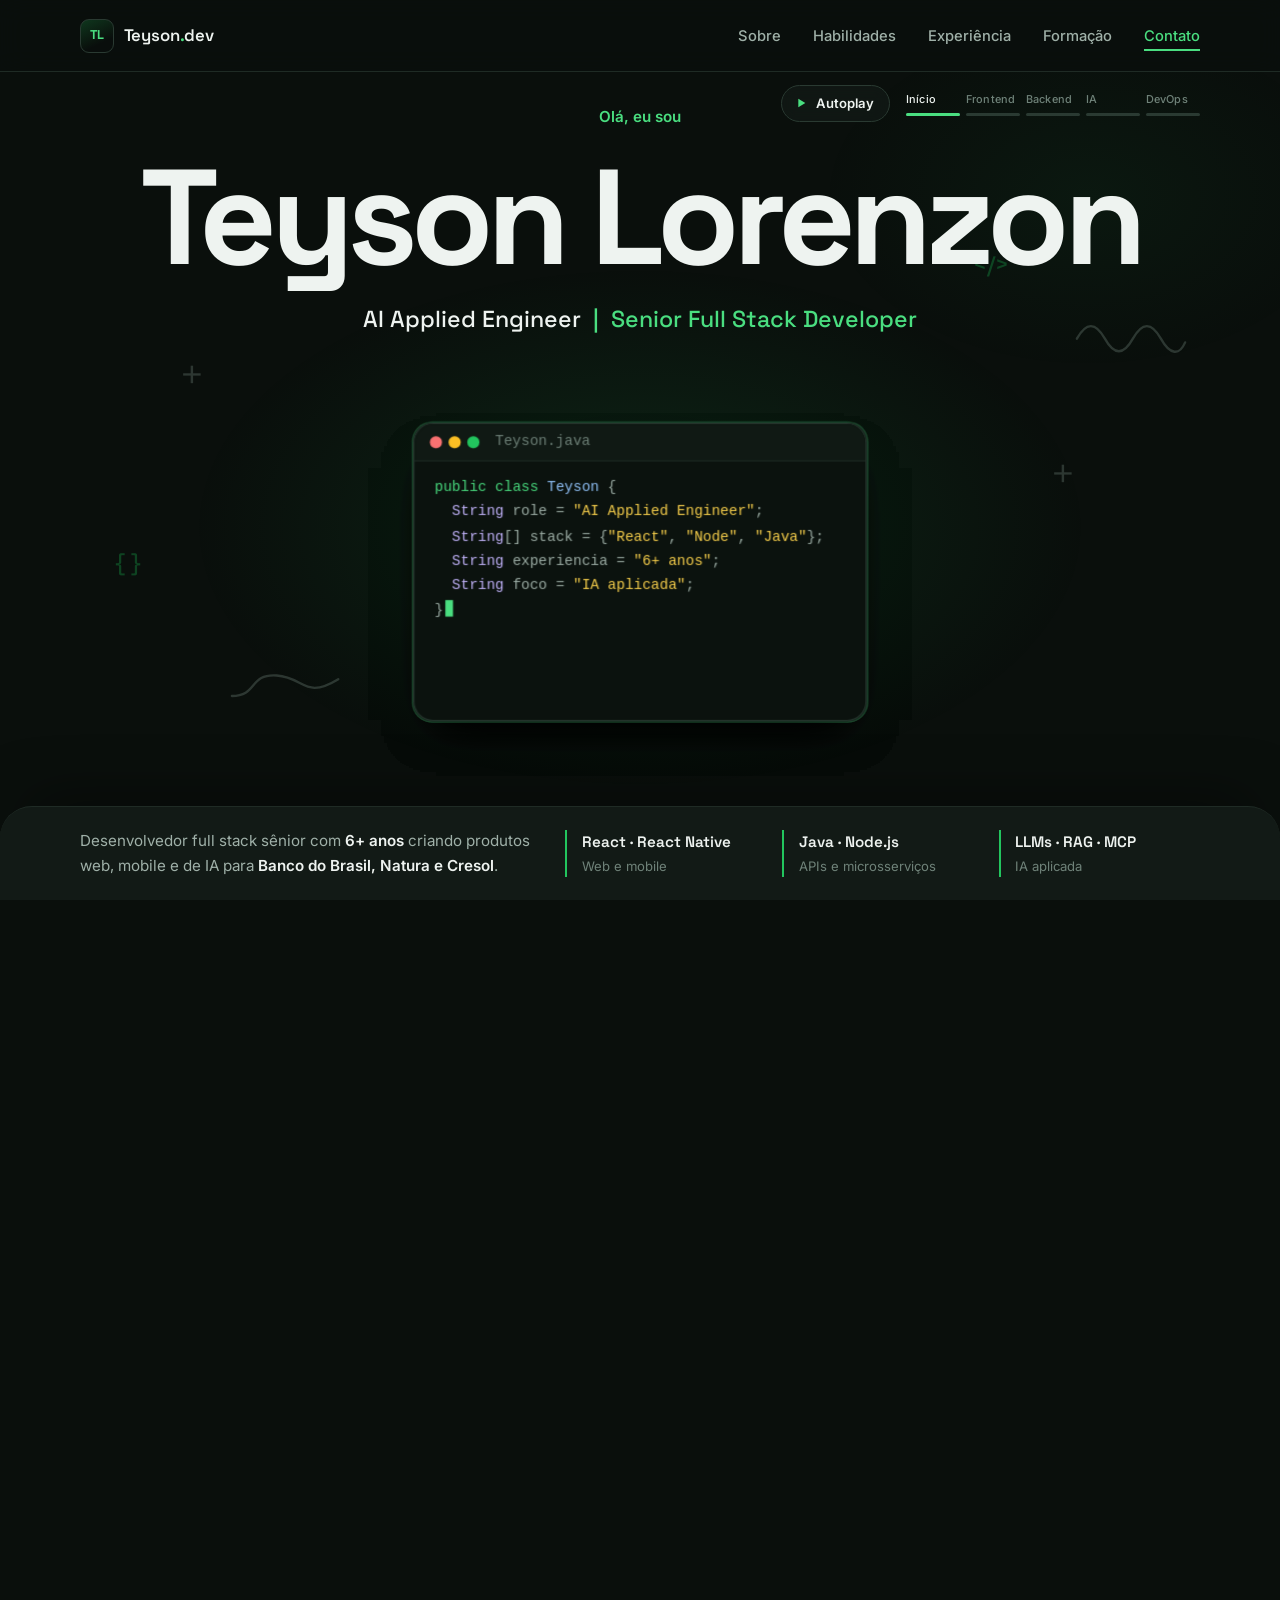
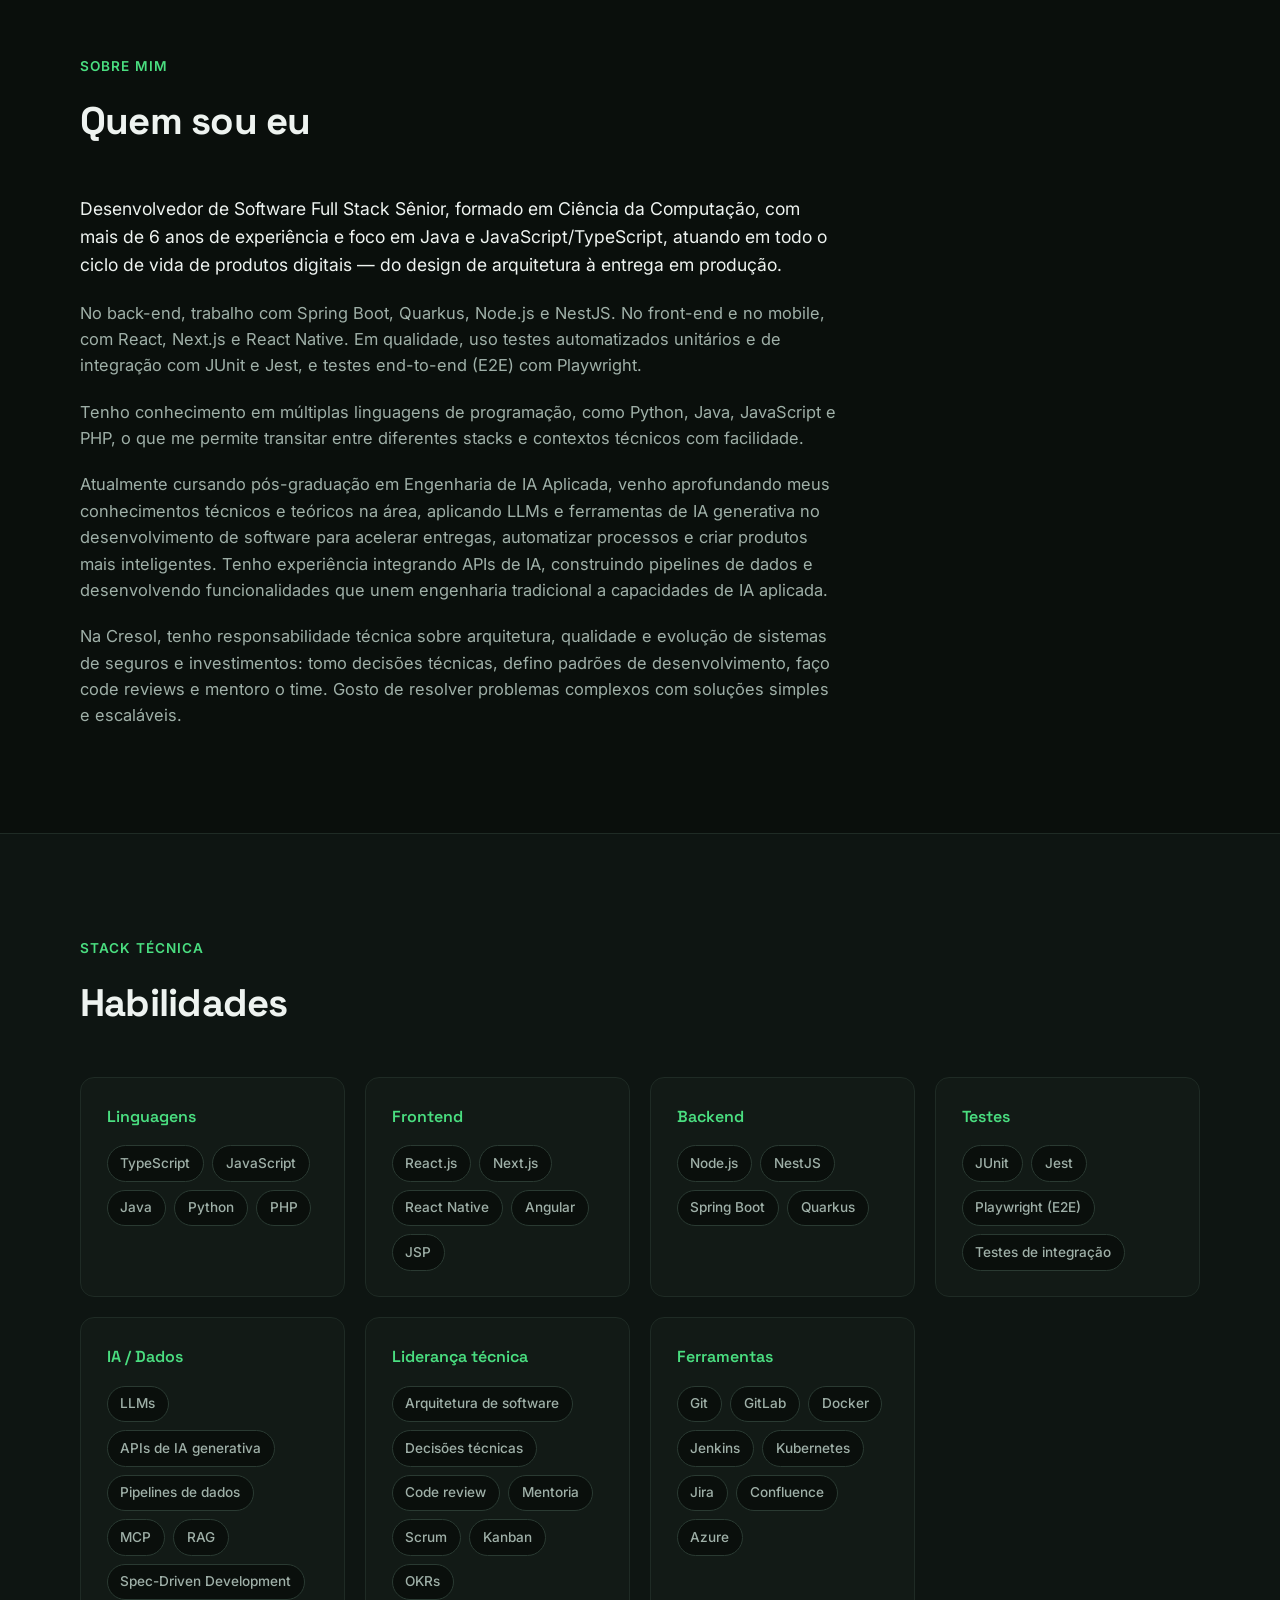
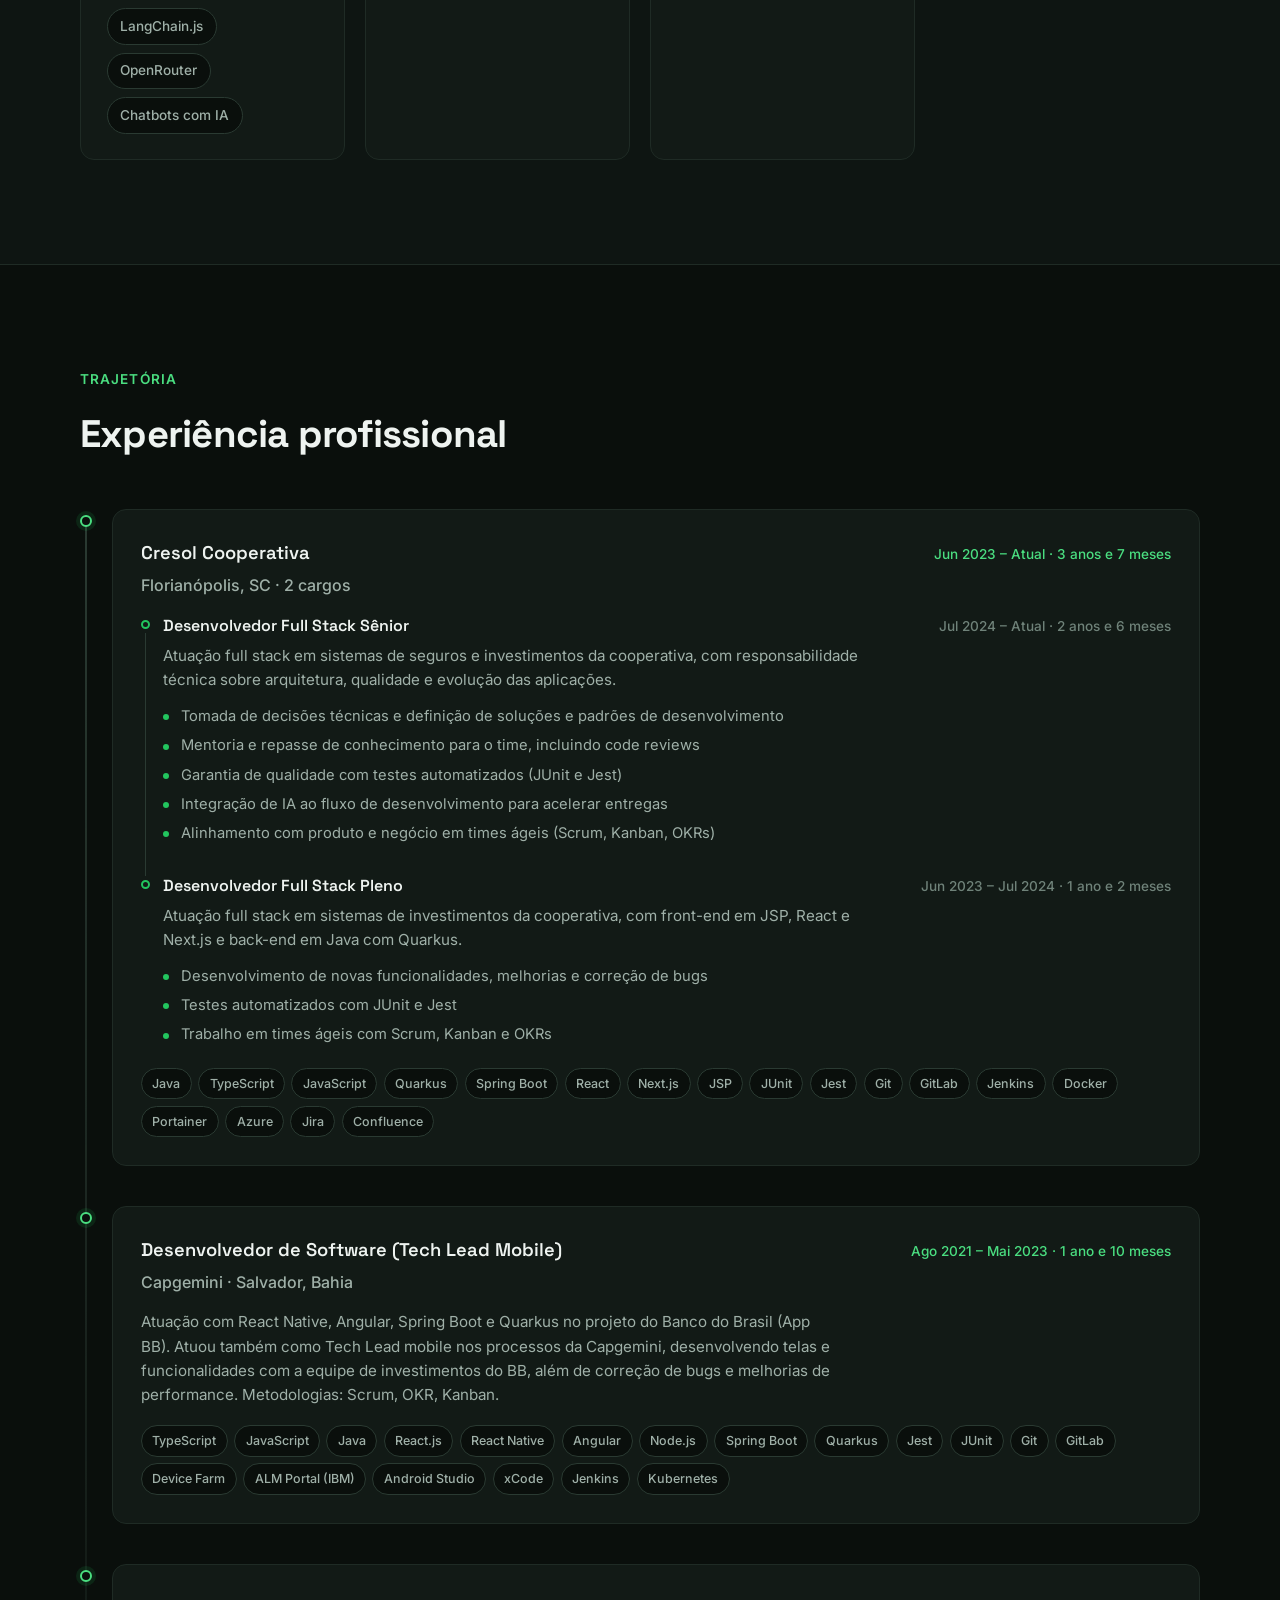
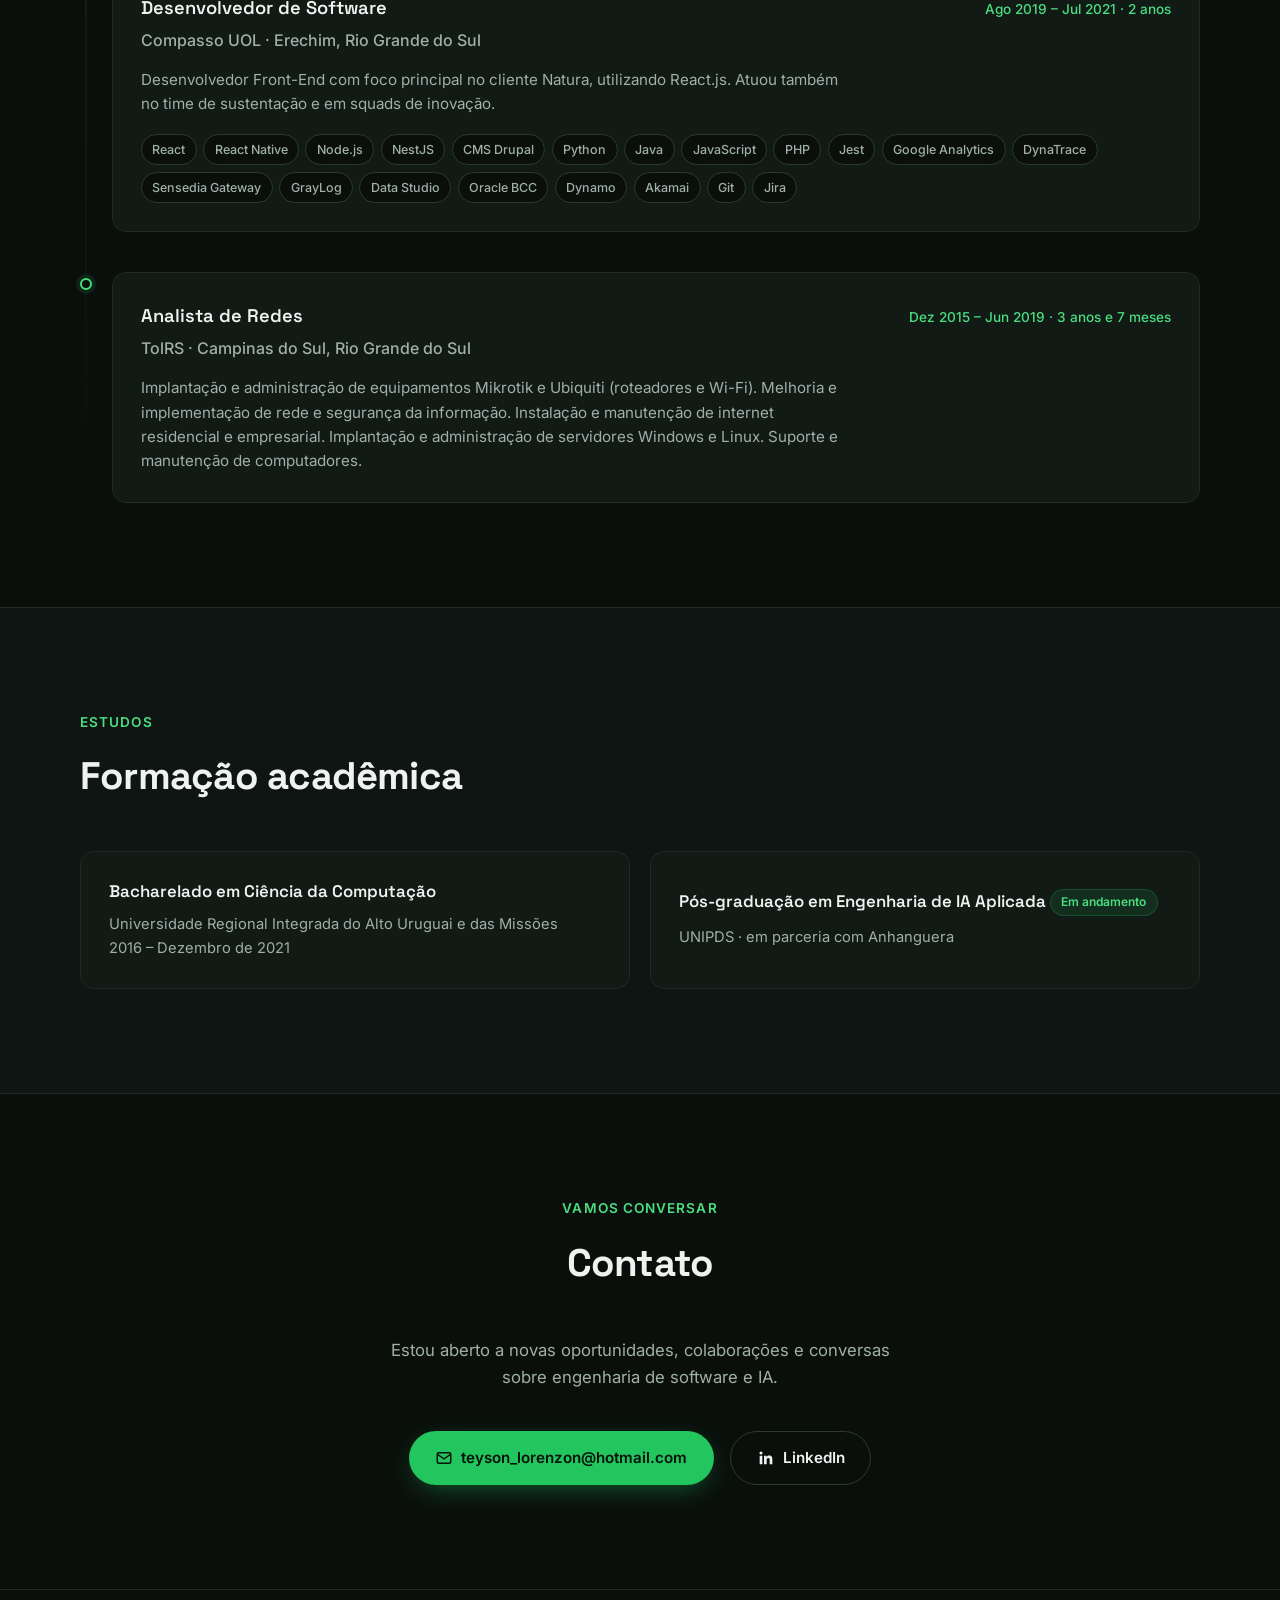
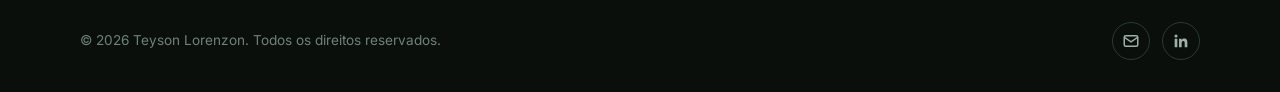
==== commit afa25700: "Adiciona apresentação interativa com autoplay e atualiza perfil" ====
--- a/index.html
+++ b/index.html
@@ -3,14 +3,15 @@
 <head>
   <meta charset="UTF-8" />
   <meta name="viewport" content="width=device-width, initial-scale=1.0" />
-  <title>Teyson Lorenzon — AI Engineer | Full Stack Developer</title>
-  <meta name="description" content="Portfólio de Teyson Lorenzon, Engenheiro de Software Full Stack e AI Engineer. React, React Native, Node.js, Angular, Java, Spring Boot e Quarkus." />
+  <title>Teyson Lorenzon — AI Applied Engineer | Senior Full Stack Developer</title>
+  <meta name="description" content="Portfólio de Teyson Lorenzon, AI Applied Engineer e Desenvolvedor Full Stack Sênior. Java, TypeScript, Spring Boot, Quarkus, Node.js, NestJS, React, Next.js e React Native." />
   <meta name="theme-color" content="#0a0f0c" />
   <link rel="icon" href="data:,">
   <link rel="preconnect" href="https://fonts.googleapis.com">
   <link rel="preconnect" href="https://fonts.gstatic.com" crossorigin>
   <link href="https://fonts.googleapis.com/css2?family=Space+Grotesk:wght@400;500;600;700&family=Inter:wght@400;500;600&display=swap" rel="stylesheet">
   <link rel="stylesheet" href="style.css" />
+  <link rel="stylesheet" href="story.css" />
 </head>
 <body>
   <a class="skip-link" href="#sobre">Pular para o conteúdo</a>
@@ -41,47 +42,235 @@
   </header>
 
   <main id="conteudo">
-    <!-- HERO -->
-    <section class="hero" aria-labelledby="hero-title">
-      <div class="hero-glow" aria-hidden="true"></div>
-      <div class="container hero-inner">
-        <div class="avatar-photo">
-          <img src="teyson.jpeg" alt="Foto de Teyson Lorenzon" width="112" height="112" />
-        </div>
-
-        <p class="eyebrow reveal">Olá, eu sou</p>
-        <h1 id="hero-title" class="hero-title reveal">Teyson Lorenzon</h1>
-        <p class="hero-role reveal">AI Engineer <span class="dot-sep">|</span> Full Stack Developer</p>
-        <p class="hero-subtitle reveal">
-          React Native · React.js · Node.js · Angular · Java · Spring Boot · Quarkus
-        </p>
-        <p class="hero-location reveal">
-          <svg class="icon" viewBox="0 0 24 24" fill="none" stroke="currentColor" stroke-width="2" aria-hidden="true">
-            <path d="M20 10c0 6-8 12-8 12s-8-6-8-12a8 8 0 0 1 16 0Z"/>
-            <circle cx="12" cy="10" r="3"/>
+    <section class="story" id="apresentacao" aria-labelledby="hero-title">
+      <div class="story-stage" id="storyStage">
+        <div class="story-glow" aria-hidden="true"></div>
+
+        <div class="story-doodles" aria-hidden="true">
+          <span class="doodle doodle-plus" style="--x: 14%; --y: 34%; --depth: 1.2">+</span>
+          <span class="doodle doodle-plus" style="--x: 82%; --y: 46%; --depth: 0.7">+</span>
+          <span class="doodle doodle-code" style="--x: 76%; --y: 22%; --depth: 1.6">&lt;/&gt;</span>
+          <span class="doodle doodle-code" style="--x: 9%; --y: 58%; --depth: 0.9">{ }</span>
+          <svg class="doodle doodle-wave" style="--x: 84%; --y: 30%; --depth: 1" viewBox="0 0 120 40" fill="none" stroke="currentColor" stroke-width="2.5" stroke-linecap="round"><path d="M2 20c10-18 20-18 30 0s20 18 30 0 20-18 30 0 20 18 26 4"/></svg>
+          <svg class="doodle doodle-wave" style="--x: 18%; --y: 72%; --depth: 1.4" viewBox="0 0 120 40" fill="none" stroke="currentColor" stroke-width="2.5" stroke-linecap="round"><path d="M2 30C30 30 20 6 50 8s30 26 66 4"/></svg>
+        </div>
+
+        <p class="story-pill" data-pill>Da ideia ao deploy</p>
+
+        <div class="story-intro" data-scene="0" data-motion="intro">
+          <p class="story-eyebrow">Olá, eu sou</p>
+          <h1 id="hero-title" class="story-name">Teyson Lorenzon</h1>
+          <p class="story-role">AI Applied Engineer <span class="dot-sep">|</span> <span class="accent">Senior Full Stack Developer</span></p>
+        </div>
+
+        <p class="story-word" data-scene="1" aria-hidden="true">Interface</p>
+        <p class="story-word" data-scene="2" aria-hidden="true">Backend</p>
+        <p class="story-word" data-scene="3" aria-hidden="true">IA aplicada</p>
+        <p class="story-word" data-scene="4" aria-hidden="true">Deploy</p>
+
+        <div class="story-accent accent-tags" data-scene="1" data-motion="accent" aria-hidden="true">
+          <svg viewBox="0 0 200 200">
+            <path class="bracket" d="M38 62 10 100l28 38" />
+            <path class="bracket" d="M146 56 130 144M162 62l28 38-28 38" />
+            <path class="cursor" d="M150 18v30l8-8 6 13 5-2-6-13h11z" />
           </svg>
-          Erechim, Rio Grande do Sul, Brasil
-        </p>
-
-        <div class="hero-cta reveal">
-          <a href="#contato" class="btn btn-primary">Contato</a>
-          <a href="https://www.linkedin.com/in/teyson-lorenzon-597658123/" class="btn btn-outline" target="_blank" rel="noopener noreferrer">
-            LinkedIn
-            <svg class="icon icon-sm" viewBox="0 0 24 24" fill="none" stroke="currentColor" stroke-width="2" aria-hidden="true">
-              <path d="M7 17 17 7M7 7h10v10"/>
-            </svg>
-          </a>
-        </div>
+        </div>
+        <div class="story-accent accent-flow" data-scene="2" data-motion="accent" aria-hidden="true">
+          <svg viewBox="0 0 200 200">
+            <defs>
+              <marker id="flowArrow" viewBox="0 0 10 10" refX="5" refY="5" markerWidth="4" markerHeight="4" orient="auto-start-reverse">
+                <path d="M0 0 10 5 0 10z" />
+              </marker>
+            </defs>
+            <path class="flow" d="M22 92A80 80 0 0 1 178 92" marker-end="url(#flowArrow)" />
+            <path class="flow" d="M178 120A80 80 0 0 1 22 120" marker-end="url(#flowArrow)" />
+          </svg>
+        </div>
+        <div class="story-accent accent-net" data-scene="3" data-motion="accent" aria-hidden="true">
+          <svg viewBox="0 0 200 200"><g class="edges"><path d="M30 60 100 30 170 60M30 60 70 110 100 30 130 110 170 60M70 110 100 170 130 110M30 140 70 110M170 140 130 110M30 140 100 170 170 140"/></g><g class="nodes"><circle cx="30" cy="60" r="7"/><circle cx="100" cy="30" r="7"/><circle cx="170" cy="60" r="7"/><circle cx="70" cy="110" r="7"/><circle cx="130" cy="110" r="7"/><circle cx="30" cy="140" r="7"/><circle cx="170" cy="140" r="7"/><circle cx="100" cy="170" r="7"/></g></svg>
+        </div>
+        <div class="story-accent accent-loop" data-scene="4" data-motion="accent" aria-hidden="true">
+          <svg viewBox="0 0 200 120"><path d="M100 60c-22-34-74-34-74 0s52 34 74 0 74-34 74 0-52 34-74 0z"/></svg>
+        </div>
+
+        <div class="stack" id="storyStack" aria-hidden="true">
+          <div class="stack-shadow"></div>
+          <div class="stack-tilt" id="storyTilt">
+
+            <div class="layer" style="--i: 0">
+              <div class="face face-blank" data-face="0"></div>
+              <div class="face face-html" data-face="1">
+                <span class="face-label">&lt;html&gt; estrutura</span>
+                <div class="wire wire-head"></div>
+                <div class="wire wire-hero"></div>
+                <div class="wire-row"><div class="wire"></div><div class="wire"></div><div class="wire"></div></div>
+              </div>
+              <div class="face face-db" data-face="2">
+                <span class="face-label">Banco de dados</span>
+                <div class="db-row"><i class="db"></i><i class="db"></i><i class="db"></i></div>
+              </div>
+              <div class="face face-data" data-face="3">
+                <span class="face-label">Dados</span>
+                <div class="dot-grid"></div>
+              </div>
+              <div class="face face-cloud" data-face="4">
+                <span class="face-label">Azure · nuvem</span>
+                <svg viewBox="0 0 120 70" fill="none" stroke="currentColor" stroke-width="4" stroke-linejoin="round"><path d="M30 62h62a20 20 0 0 0 2-40 28 28 0 0 0-53-6A23 23 0 0 0 30 62z"/></svg>
+              </div>
+            </div>
+
+            <div class="layer" style="--i: 1">
+              <div class="face face-blank" data-face="0"></div>
+              <div class="face face-css" data-face="1">
+                <span class="face-label">{ css } estilo</span>
+                <div class="swatches"><i></i><i></i><i></i><i></i></div>
+              </div>
+              <div class="face face-java" data-face="2">
+                <span class="face-label">Microsserviços Java</span>
+                <div class="chips"><span>Spring Boot</span><span>Quarkus</span><span>Java 17</span></div>
+              </div>
+              <div class="face face-rag" data-face="3">
+                <span class="face-label">RAG · embeddings</span>
+                <div class="scatter"><i></i><i></i><i></i><i></i><i></i><i></i><i></i><i></i></div>
+              </div>
+              <div class="face face-k8s" data-face="4">
+                <span class="face-label">Kubernetes</span>
+                <div class="pods"><i></i><i></i><i></i><i></i><i></i><i></i></div>
+              </div>
+            </div>
+
+            <div class="layer" style="--i: 2">
+              <div class="face face-blank" data-face="0"></div>
+              <div class="face face-components" data-face="1">
+                <span class="face-label">&lt;Componentes /&gt;</span>
+                <div class="comp comp-a"></div><div class="comp comp-b"></div><div class="comp comp-c"></div>
+              </div>
+              <div class="face face-api" data-face="2">
+                <span class="face-label">API REST · Node.js</span>
+                <ul class="endpoints">
+                  <li><b>GET</b> /seguros <em>200</em></li>
+                  <li><b>POST</b> /investimentos <em>201</em></li>
+                  <li><b>GET</b> /clientes/:id <em>200</em></li>
+                </ul>
+              </div>
+              <div class="face face-llm" data-face="3">
+                <span class="face-label">LLM</span>
+                <svg viewBox="0 0 160 90" fill="none" stroke="currentColor" stroke-width="1.6"><path d="M20 20 80 15 140 20M20 45 80 45 140 45M20 70 80 75 140 70M20 20 80 45 140 70M20 70 80 45 140 20M20 45 80 15M20 45 80 75M80 15 140 45M80 75 140 45"/><g fill="currentColor"><circle cx="20" cy="20" r="5"/><circle cx="20" cy="45" r="5"/><circle cx="20" cy="70" r="5"/><circle cx="80" cy="15" r="5"/><circle cx="80" cy="45" r="6"/><circle cx="80" cy="75" r="5"/><circle cx="140" cy="20" r="5"/><circle cx="140" cy="45" r="5"/><circle cx="140" cy="70" r="5"/></g></svg>
+              </div>
+              <div class="face face-docker" data-face="4">
+                <span class="face-label">Docker</span>
+                <div class="containers"><i></i><i></i><i></i><i></i><i></i></div>
+              </div>
+            </div>
+
+            <div class="layer" style="--i: 3">
+              <div class="face face-editor" data-face="0">
+                <div class="editor-bar"><i></i><i></i><i></i><span>Teyson.java</span></div>
+<pre class="editor-code"><code><span class="k">public class</span> <span class="v">Teyson</span> {
+  <span class="t">String</span> role = <span class="s">"AI Applied Engineer"</span>;
+  <span class="t">String</span>[] stack = {<span class="s">"React"</span>, <span class="s">"Node"</span>, <span class="s">"Java"</span>};
+  <span class="t">String</span> experiencia = <span class="s">"6+ anos"</span>;
+  <span class="t">String</span> foco = <span class="s">"IA aplicada"</span>;
+}<span class="caret"></span></code></pre>
+              </div>
+              <div class="face face-ui" data-face="1">
+                <div class="ui-bar"><i></i><i></i><i></i></div>
+                <div class="ui-hero"><b></b><span></span><em></em></div>
+                <div class="ui-cards"><i></i><i></i><i></i></div>
+              </div>
+              <div class="face face-tests" data-face="2">
+                <span class="face-label">Testes</span>
+                <ul class="checks">
+                  <li>✓ JUnit <span>unitários</span></li>
+                  <li>✓ Jest <span>integração</span></li>
+                  <li>✓ Playwright <span>E2E</span></li>
+                </ul>
+              </div>
+              <div class="face face-chat" data-face="3">
+                <span class="face-label">Agente · MCP</span>
+                <p class="bubble bubble-user">Resuma meus investimentos</p>
+                <p class="bubble bubble-ai">Claro! Consultei 3 fontes e…</p>
+              </div>
+              <div class="face face-pipeline" data-face="4">
+                <span class="face-label">CI/CD · Jenkins</span>
+                <ol class="pipeline"><li>build</li><li>test</li><li>deploy</li></ol>
+              </div>
+            </div>
+
+          </div>
+        </div>
+
+        <div class="story-intro-bar" data-scene="0" data-motion="bar">
+          <p class="intro-lede">
+            Desenvolvedor full stack sênior com <strong>6+ anos</strong> criando produtos web, mobile e de IA
+            para <strong>Banco do Brasil, Natura e Cresol</strong>.
+          </p>
+          <ul class="intro-facts">
+            <li><strong>React · React Native</strong><span>Web e mobile</span></li>
+            <li><strong>Java · Node.js</strong><span>APIs e microsserviços</span></li>
+            <li><strong>LLMs · RAG · MCP</strong><span>IA aplicada</span></li>
+          </ul>
+        </div>
+
+        <div class="story-copy" data-scene="1">
+          <h2 class="story-kicker"><span>01</span> Frontend</h2>
+          <p>Tudo começa na tela. Crio interfaces web e mobile com componentes reutilizáveis, acessíveis e rápidas, do App do Banco do Brasil ao e-commerce da Natura.</p>
+        </div>
+        <ul class="story-list" data-scene="1">
+          <li><strong>React.js &amp; Next.js</strong><span>SPAs e portais web</span></li>
+          <li><strong>React Native</strong><span>Apps iOS e Android</span></li>
+          <li><strong>Angular</strong><span>Sistemas corporativos</span></li>
+        </ul>
+
+        <div class="story-copy" data-scene="2">
+          <h2 class="story-kicker"><span>02</span> Backend</h2>
+          <p>Por trás de cada tela, serviços que aguentam o volume. Microsserviços Java e Node.js para sistemas de seguros e investimentos, com testes unitários, de integração e E2E.</p>
+        </div>
+        <ul class="story-list" data-scene="2">
+          <li><strong>Node.js &amp; NestJS</strong><span>APIs em TypeScript</span></li>
+          <li><strong>Spring Boot &amp; Quarkus</strong><span>Microsserviços Java</span></li>
+          <li><strong>JUnit, Jest &amp; Playwright</strong><span>Unitários, integração e E2E</span></li>
+        </ul>
+
+        <div class="story-copy" data-scene="3">
+          <h2 class="story-kicker"><span>03</span> Inteligência artificial</h2>
+          <p>Engenharia de software com IA de verdade. Integro LLMs a produtos: chatbots, RAG sobre os dados do negócio e agentes conectados a ferramentas via MCP.</p>
+        </div>
+        <ul class="story-list" data-scene="3">
+          <li><strong>LLMs &amp; RAG</strong><span>Respostas com contexto</span></li>
+          <li><strong>MCP &amp; LangChain.js</strong><span>Agentes com ferramentas</span></li>
+          <li><strong>Spec-Driven Development</strong><span>IA no ciclo de engenharia</span></li>
+        </ul>
+
+        <div class="story-copy" data-scene="4">
+          <h2 class="story-kicker"><span>04</span> DevOps</h2>
+          <p>Do commit à produção. Pipelines de CI/CD, containers e nuvem para entregar com frequência e segurança.</p>
+        </div>
+        <ul class="story-list" data-scene="4">
+          <li><strong>Docker &amp; Kubernetes</strong><span>Containers e orquestração</span></li>
+          <li><strong>Jenkins &amp; GitLab</strong><span>Pipelines de CI/CD</span></li>
+          <li><strong>Azure</strong><span>Infraestrutura em nuvem</span></li>
+        </ul>
+
+        <div class="story-controls">
+          <button type="button" class="story-play" id="storyPlay" aria-pressed="false">
+            <svg class="icon-play" viewBox="0 0 24 24" fill="currentColor" aria-hidden="true"><path d="M8 5.5v13l10.5-6.5z"/></svg>
+            <svg class="icon-pause" viewBox="0 0 24 24" fill="currentColor" aria-hidden="true"><path d="M7 5h3.5v14H7zM13.5 5H17v14h-3.5z"/></svg>
+            <span class="story-play-label">Autoplay</span>
+          </button>
+          <ol class="story-chapters" aria-label="Capítulos da apresentação">
+            <li><button type="button" data-chapter="0"><span class="chapter-name">Início</span><i><b></b></i></button></li>
+            <li><button type="button" data-chapter="1"><span class="chapter-name">Frontend</span><i><b></b></i></button></li>
+            <li><button type="button" data-chapter="2"><span class="chapter-name">Backend</span><i><b></b></i></button></li>
+            <li><button type="button" data-chapter="3"><span class="chapter-name">IA</span><i><b></b></i></button></li>
+            <li><button type="button" data-chapter="4"><span class="chapter-name">DevOps</span><i><b></b></i></button></li>
+          </ol>
+        </div>
+
+        <a href="#sobre" class="story-skip">Pular apresentação</a>
       </div>
-
-      <a href="#sobre" class="scroll-hint" aria-label="Rolar para a seção Sobre">
-        <svg class="icon" viewBox="0 0 24 24" fill="none" stroke="currentColor" stroke-width="2" aria-hidden="true">
-          <path d="M12 5v14M5 12l7 7 7-7"/>
-        </svg>
-      </a>
     </section>
 
-    <!-- SOBRE -->
     <section id="sobre" class="section" aria-labelledby="sobre-title">
       <div class="container">
         <p class="section-kicker reveal">Sobre mim</p>
@@ -89,39 +278,36 @@
 
         <div class="about-content reveal">
           <p>
-            Engenheiro de Software Full Stack com mais de 6 anos de experiência no desenvolvimento de
-            soluções escaláveis e de alta performance, atuando em todo o ciclo de vida de produtos
-            digitais — do design de arquitetura à entrega em produção.
+            Desenvolvedor de Software Full Stack Sênior, formado em Ciência da Computação, com mais de
+            6 anos de experiência e foco em Java e JavaScript/TypeScript, atuando em todo o ciclo de vida
+            de produtos digitais — do design de arquitetura à entrega em produção.
           </p>
           <p>
-            Possuo sólida experiência com frameworks JavaScript e Java, incluindo React, React Native,
-            Node.js e NestJS no front-end e back-end JavaScript, além de Spring Boot e Quarkus no
-            ecossistema Java. Domínio em testes automatizados com Jest e JUnit, garantindo qualidade e
-            confiabilidade no código entregue.
+            No back-end, trabalho com Spring Boot, Quarkus, Node.js e NestJS. No front-end e no mobile,
+            com React, Next.js e React Native. Em qualidade, uso testes automatizados unitários e de
+            integração com JUnit e Jest, e testes end-to-end (E2E) com Playwright.
           </p>
           <p>
             Tenho conhecimento em múltiplas linguagens de programação, como Python, Java, JavaScript e
             PHP, o que me permite transitar entre diferentes stacks e contextos técnicos com facilidade.
           </p>
           <p>
-            Atualmente cursando pós-graduação em Engenharia de Software aplicada a Inteligência
-            Artificial, venho aprofundando meus conhecimentos técnicos e teóricos na área, aplicando
+            Atualmente cursando pós-graduação em Engenharia de IA Aplicada, venho aprofundando meus conhecimentos técnicos e teóricos na área, aplicando
             LLMs e ferramentas de IA generativa no desenvolvimento de software para acelerar entregas,
             automatizar processos e criar produtos mais inteligentes. Tenho experiência integrando APIs
             de IA, construindo pipelines de dados e desenvolvendo funcionalidades que unem engenharia
             tradicional a capacidades de IA aplicada.
           </p>
           <p>
-            Busco constantemente equilibrar qualidade técnica, boas práticas de engenharia e inovação,
-            entregando valor real para o negócio. Tenho facilidade para trabalhar em times
-            multidisciplinares, mentorar desenvolvedores e traduzir requisitos complexos em soluções
-            simples e eficientes.
+            Na Cresol, tenho responsabilidade técnica sobre arquitetura, qualidade e evolução de sistemas
+            de seguros e investimentos: tomo decisões técnicas, defino padrões de desenvolvimento, faço
+            code reviews e mentoro o time. Gosto de resolver problemas complexos com soluções simples e
+            escaláveis.
           </p>
         </div>
       </div>
     </section>
 
-    <!-- HABILIDADES -->
     <section id="habilidades" class="section section-alt" aria-labelledby="habilidades-title">
       <div class="container">
         <p class="section-kicker reveal">Stack técnica</p>
@@ -143,8 +329,10 @@
             <h3 class="skill-category">Frontend</h3>
             <ul class="tag-list">
               <li class="tag">React.js</li>
+              <li class="tag">Next.js</li>
               <li class="tag">React Native</li>
               <li class="tag">Angular</li>
+              <li class="tag">JSP</li>
             </ul>
           </div>
 
@@ -161,8 +349,10 @@
           <div class="skill-card reveal">
             <h3 class="skill-category">Testes</h3>
             <ul class="tag-list">
+              <li class="tag">JUnit</li>
               <li class="tag">Jest</li>
-              <li class="tag">JUnit</li>
+              <li class="tag">Playwright (E2E)</li>
+              <li class="tag">Testes de integração</li>
             </ul>
           </div>
 
@@ -182,6 +372,19 @@
           </div>
 
           <div class="skill-card reveal">
+            <h3 class="skill-category">Liderança técnica</h3>
+            <ul class="tag-list">
+              <li class="tag">Arquitetura de software</li>
+              <li class="tag">Decisões técnicas</li>
+              <li class="tag">Code review</li>
+              <li class="tag">Mentoria</li>
+              <li class="tag">Scrum</li>
+              <li class="tag">Kanban</li>
+              <li class="tag">OKRs</li>
+            </ul>
+          </div>
+
+          <div class="skill-card reveal">
             <h3 class="skill-category">Ferramentas</h3>
             <ul class="tag-list">
               <li class="tag">Git</li>
@@ -198,7 +401,6 @@
       </div>
     </section>
 
-    <!-- EXPERIÊNCIA -->
     <section id="experiencia" class="section" aria-labelledby="experiencia-title">
       <div class="container">
         <p class="section-kicker reveal">Trajetória</p>
@@ -209,32 +411,66 @@
             <div class="timeline-marker" aria-hidden="true"></div>
             <div class="timeline-card">
               <div class="timeline-head">
-                <h3 class="timeline-role">Desenvolvedor de Software</h3>
-                <span class="timeline-period">Jun 2023 – Atual · 3 anos e 3 meses</span>
-              </div>
-              <p class="timeline-company">Cresol Cooperativa · Florianópolis, SC</p>
-              <p class="timeline-desc">
-                Atuação full stack Java, frontend com JSP e backend com Quarkus, em projetos de
-                investimento. Desenvolvimento de melhorias, novas funcionalidades e correção de
-                aplicações. Metodologias: Scrum, OKR, Kanban.
-              </p>
+                <h3 class="timeline-role">Cresol Cooperativa</h3>
+                <span class="timeline-period">Jun 2023 – Atual · <span data-since="2023-06">3 anos e 6 meses</span></span>
+              </div>
+              <p class="timeline-company">Florianópolis, SC · 2 cargos</p>
+
+              <ol class="timeline-positions">
+                <li class="timeline-position">
+                  <div class="timeline-head">
+                    <h4 class="timeline-position-title">Desenvolvedor Full Stack Sênior</h4>
+                    <span class="timeline-period">Jul 2024 – Atual · <span data-since="2024-07">2 anos e 5 meses</span></span>
+                  </div>
+                  <p class="timeline-desc">
+                    Atuação full stack em sistemas de seguros e investimentos da cooperativa, com
+                    responsabilidade técnica sobre arquitetura, qualidade e evolução das aplicações.
+                  </p>
+                  <ul class="timeline-bullets">
+                    <li>Tomada de decisões técnicas e definição de soluções e padrões de desenvolvimento</li>
+                    <li>Mentoria e repasse de conhecimento para o time, incluindo code reviews</li>
+                    <li>Garantia de qualidade com testes automatizados (JUnit e Jest)</li>
+                    <li>Integração de IA ao fluxo de desenvolvimento para acelerar entregas</li>
+                    <li>Alinhamento com produto e negócio em times ágeis (Scrum, Kanban, OKRs)</li>
+                  </ul>
+                </li>
+
+                <li class="timeline-position">
+                  <div class="timeline-head">
+                    <h4 class="timeline-position-title">Desenvolvedor Full Stack Pleno</h4>
+                    <span class="timeline-period">Jun 2023 – Jul 2024 · 1 ano e 2 meses</span>
+                  </div>
+                  <p class="timeline-desc">
+                    Atuação full stack em sistemas de investimentos da cooperativa, com front-end em JSP,
+                    React e Next.js e back-end em Java com Quarkus.
+                  </p>
+                  <ul class="timeline-bullets">
+                    <li>Desenvolvimento de novas funcionalidades, melhorias e correção de bugs</li>
+                    <li>Testes automatizados com JUnit e Jest</li>
+                    <li>Trabalho em times ágeis com Scrum, Kanban e OKRs</li>
+                  </ul>
+                </li>
+              </ol>
+
               <ul class="tag-list tag-list-sm">
+                <li class="tag tag-sm">Java</li>
                 <li class="tag tag-sm">TypeScript</li>
                 <li class="tag tag-sm">JavaScript</li>
-                <li class="tag tag-sm">Java</li>
+                <li class="tag tag-sm">Quarkus</li>
+                <li class="tag tag-sm">Spring Boot</li>
+                <li class="tag tag-sm">React</li>
+                <li class="tag tag-sm">Next.js</li>
                 <li class="tag tag-sm">JSP</li>
-                <li class="tag tag-sm">Quarkus</li>
                 <li class="tag tag-sm">JUnit</li>
-                <li class="tag tag-sm">React.js</li>
                 <li class="tag tag-sm">Jest</li>
                 <li class="tag tag-sm">Git</li>
                 <li class="tag tag-sm">GitLab</li>
-                <li class="tag tag-sm">Confluence</li>
-                <li class="tag tag-sm">Jira</li>
                 <li class="tag tag-sm">Jenkins</li>
                 <li class="tag tag-sm">Docker</li>
                 <li class="tag tag-sm">Portainer</li>
                 <li class="tag tag-sm">Azure</li>
+                <li class="tag tag-sm">Jira</li>
+                <li class="tag tag-sm">Confluence</li>
               </ul>
             </div>
           </li>
@@ -334,7 +570,6 @@
       </div>
     </section>
 
-    <!-- FORMAÇÃO -->
     <section id="formacao" class="section section-alt" aria-labelledby="formacao-title">
       <div class="container">
         <p class="section-kicker reveal">Estudos</p>
@@ -358,7 +593,6 @@
       </div>
     </section>
 
-    <!-- CONTATO -->
     <section id="contato" class="section contact-section" aria-labelledby="contato-title">
       <div class="container">
         <p class="section-kicker reveal">Vamos conversar</p>
@@ -409,5 +643,6 @@
   <div class="toast" id="toast" role="status" aria-live="polite"></div>
 
   <script src="script.js"></script>
+  <script src="story.js"></script>
 </body>
 </html>
--- a/style.css
+++ b/style.css
@@ -1,6 +1,3 @@
-/* ========================================================================
-   Reset
-   ======================================================================== */
 *,
 *::before,
 *::after {
@@ -15,7 +12,7 @@
 
 html,
 body {
-  overflow-x: hidden;
+  overflow-x: clip;
 }
 
 body {
@@ -50,9 +47,6 @@
   cursor: pointer;
 }
 
-/* ========================================================================
-   Design tokens
-   ======================================================================== */
 :root {
   --bg: #0a0f0c;
   --bg-alt: #0e1512;
@@ -99,9 +93,6 @@
   }
 }
 
-/* ========================================================================
-   Base
-   ======================================================================== */
 body {
   background: var(--bg);
   color: var(--text-primary);
@@ -156,9 +147,6 @@
   height: 18px;
 }
 
-/* ========================================================================
-   Header / Nav
-   ======================================================================== */
 .site-header {
   position: fixed;
   top: 0;
@@ -270,9 +258,6 @@
   transition: transform var(--transition-fast), opacity var(--transition-fast);
 }
 
-/* ========================================================================
-   Hero
-   ======================================================================== */
 .hero {
   position: relative;
   min-height: calc(100svh - var(--header-height));
@@ -418,9 +403,6 @@
   50% { transform: translate(-50%, 8px); }
 }
 
-/* ========================================================================
-   Buttons
-   ======================================================================== */
 .btn {
   display: inline-flex;
   align-items: center;
@@ -465,9 +447,6 @@
   transform: translateY(-2px);
 }
 
-/* ========================================================================
-   Sections
-   ======================================================================== */
 .section {
   padding: 6.5rem 0;
 }
@@ -495,9 +474,6 @@
   margin-bottom: 2.75rem;
 }
 
-/* ========================================================================
-   About
-   ======================================================================== */
 .about-content {
   max-width: 760px;
   display: flex;
@@ -512,9 +488,6 @@
   font-size: 1.1rem;
 }
 
-/* ========================================================================
-   Skills
-   ======================================================================== */
 .skills-grid {
   display: grid;
   grid-template-columns: repeat(auto-fit, minmax(230px, 1fr));
@@ -576,9 +549,6 @@
   padding: 0.3rem 0.65rem;
 }
 
-/* ========================================================================
-   Timeline
-   ======================================================================== */
 .timeline {
   position: relative;
   display: flex;
@@ -661,9 +631,77 @@
   max-width: 70ch;
 }
 
-/* ========================================================================
-   Education
-   ======================================================================== */
+.timeline-bullets {
+  display: flex;
+  flex-direction: column;
+  gap: 0.35rem;
+  margin: 0.8rem 0 0.2rem;
+  max-width: 70ch;
+  color: var(--text-secondary);
+  font-size: 0.92rem;
+}
+
+.timeline-bullets li {
+  position: relative;
+  padding-left: 1.1rem;
+}
+
+.timeline-bullets li::before {
+  content: "";
+  position: absolute;
+  left: 0;
+  top: 0.62em;
+  width: 6px;
+  height: 6px;
+  border-radius: 50%;
+  background: var(--green);
+}
+
+.timeline-positions {
+  display: flex;
+  flex-direction: column;
+  gap: 1.5rem;
+  margin: 0.4rem 0 0.2rem;
+}
+
+.timeline-position {
+  position: relative;
+  padding-left: 1.4rem;
+}
+
+.timeline-position::before {
+  content: "";
+  position: absolute;
+  left: 0;
+  top: 0.45rem;
+  width: 9px;
+  height: 9px;
+  border-radius: 50%;
+  border: 2px solid var(--green);
+  background: var(--surface);
+}
+
+.timeline-position:not(:last-child)::after {
+  content: "";
+  position: absolute;
+  left: 4px;
+  top: calc(0.45rem + 13px);
+  bottom: calc(-1.5rem - 0.45rem + 4px);
+  width: 1px;
+  background: var(--border-strong);
+}
+
+.timeline-position .timeline-period {
+  color: var(--text-muted);
+}
+
+.timeline-position-title {
+  font-family: var(--font-display);
+  font-size: 1rem;
+  font-weight: 600;
+  color: var(--text-primary);
+}
+
 .education-grid {
   display: grid;
   grid-template-columns: repeat(auto-fit, minmax(280px, 1fr));
@@ -711,9 +749,6 @@
   border-radius: 999px;
 }
 
-/* ========================================================================
-   Contact
-   ======================================================================== */
 .contact-section {
   text-align: center;
 }
@@ -738,9 +773,6 @@
   gap: 1rem;
 }
 
-/* ========================================================================
-   Footer
-   ======================================================================== */
 .site-footer {
   border-top: 1px solid var(--border);
   padding: 2rem 0;
@@ -783,9 +815,6 @@
   transform: translateY(-2px);
 }
 
-/* ========================================================================
-   Toast
-   ======================================================================== */
 .toast {
   position: fixed;
   left: 50%;
@@ -810,9 +839,6 @@
   transform: translate(-50%, 0);
 }
 
-/* ========================================================================
-   Scroll reveal
-   ======================================================================== */
 .reveal {
   opacity: 0;
   transform: translateY(18px);
@@ -824,9 +850,6 @@
   transform: translateY(0);
 }
 
-/* ========================================================================
-   Responsive
-   ======================================================================== */
 @media (max-width: 880px) {
   .nav-toggle {
     display: flex;
--- a/story.css
+++ b/story.css
@@ -0,0 +1,1119 @@
+.story {
+  --scenes: 5;
+  position: relative;
+  height: calc((var(--scenes) + 0.2) * 100svh);
+  background: var(--bg);
+}
+
+.story-stage {
+  --stack-w: min(440px, 64vw, 46svh);
+  --stack-h: calc(var(--stack-w) * 0.66);
+  --edge: max(1.25rem, calc((100% - var(--container-width)) / 2));
+
+  position: sticky;
+  top: var(--header-height);
+  height: calc(100svh - var(--header-height));
+  overflow: hidden;
+  isolation: isolate;
+}
+
+.story-glow {
+  position: absolute;
+  inset: 0;
+  z-index: 0;
+  background:
+    radial-gradient(50% 45% at 50% 55%, var(--green-soft), transparent 70%),
+    radial-gradient(30% 30% at 85% 15%, rgba(34, 197, 94, 0.05), transparent 70%);
+  pointer-events: none;
+}
+
+[data-scene],
+[data-face] {
+  will-change: opacity, transform;
+}
+
+.story-doodles {
+  position: absolute;
+  inset: 0;
+  z-index: 1;
+  pointer-events: none;
+  color: var(--border-strong);
+}
+
+.doodle {
+  position: absolute;
+  left: var(--x);
+  top: var(--y);
+  transform: translate3d(0, var(--py, 0px), 0);
+  font-family: var(--font-display);
+  font-weight: 500;
+  line-height: 1;
+  opacity: var(--doodle-o, 0);
+}
+
+.doodle-plus {
+  font-size: 2.6rem;
+  font-weight: 300;
+  color: var(--text-muted);
+}
+
+.doodle-code {
+  font-size: 1.4rem;
+  color: var(--green-dim);
+}
+
+.doodle-wave {
+  width: 7rem;
+  color: var(--text-muted);
+}
+
+.story-pill {
+  position: absolute;
+  top: 1rem;
+  left: var(--edge);
+  z-index: 8;
+  padding: 0.3rem 0.8rem;
+  border-radius: 999px;
+  background: var(--green);
+  color: #06120a;
+  font-size: 0.78rem;
+  font-weight: 600;
+  opacity: 0;
+}
+
+.story-controls {
+  position: absolute;
+  top: 0.8rem;
+  right: var(--edge);
+  z-index: 8;
+  display: flex;
+  align-items: center;
+  gap: 1rem;
+}
+
+.story-play {
+  display: inline-flex;
+  align-items: center;
+  gap: 0.45rem;
+  padding: 0.45rem 0.9rem 0.45rem 0.7rem;
+  border-radius: 999px;
+  border: 1px solid var(--border-strong);
+  background: rgba(18, 26, 22, 0.8);
+  backdrop-filter: blur(8px);
+  -webkit-backdrop-filter: blur(8px);
+  font-size: 0.82rem;
+  font-weight: 600;
+  color: var(--text-primary);
+  transition: border-color var(--transition-fast), background var(--transition-fast);
+}
+
+.story-play:hover {
+  border-color: var(--green);
+}
+
+.story-play svg {
+  width: 16px;
+  height: 16px;
+  color: var(--green-bright);
+}
+
+.story-play .icon-pause,
+.story-play[aria-pressed="true"] .icon-play {
+  display: none;
+}
+
+.story-play[aria-pressed="true"] .icon-pause {
+  display: block;
+}
+
+.story-chapters {
+  display: flex;
+  gap: 0.35rem;
+}
+
+.story-chapters button {
+  display: flex;
+  flex-direction: column;
+  align-items: flex-start;
+  gap: 0.3rem;
+  padding: 0.25rem 0;
+  font-size: 0.68rem;
+  font-weight: 500;
+  letter-spacing: 0.02em;
+  color: var(--text-muted);
+  transition: color var(--transition-fast);
+}
+
+.story-chapters button:hover,
+.story-chapters button[aria-current="step"] {
+  color: var(--text-primary);
+}
+
+.story-chapters i {
+  display: block;
+  width: 3.4rem;
+  height: 3px;
+  border-radius: 3px;
+  background: var(--border-strong);
+  overflow: hidden;
+}
+
+.story-chapters b {
+  display: block;
+  width: 100%;
+  height: 100%;
+  background: var(--green-bright);
+  transform-origin: left;
+  transform: scaleX(var(--fill, 0));
+}
+
+.story-skip {
+  position: absolute;
+  left: 50%;
+  bottom: 1rem;
+  z-index: 9;
+  transform: translate(-50%, 200%);
+  padding: 0.5rem 1rem;
+  border-radius: var(--radius-sm);
+  background: var(--green);
+  color: #06120a;
+  font-weight: 600;
+  font-size: 0.85rem;
+}
+
+.story-skip:focus-visible {
+  transform: translate(-50%, 0);
+}
+
+.story-intro {
+  position: absolute;
+  top: 4%;
+  left: 0;
+  right: 0;
+  z-index: 4;
+  display: flex;
+  flex-direction: column;
+  align-items: center;
+  text-align: center;
+  padding-inline: 1rem;
+}
+
+.story-eyebrow {
+  display: inline-flex;
+  align-items: center;
+  gap: 0.6rem;
+  color: var(--green-bright);
+  font-weight: 600;
+  font-size: 0.95rem;
+}
+
+.story-name {
+  font-family: var(--font-display);
+  font-size: min(11vw, 15svh);
+  font-weight: 700;
+  letter-spacing: -0.05em;
+  line-height: 1;
+  white-space: nowrap;
+  margin: 0.15em 0 0.12em;
+}
+
+.story-role {
+  font-family: var(--font-display);
+  font-size: clamp(1rem, 2.4vw, 1.45rem);
+  font-weight: 500;
+}
+
+.story-intro-bar {
+  position: absolute;
+  left: 0;
+  right: 0;
+  bottom: 0;
+  z-index: 6;
+  display: grid;
+  grid-template-columns: minmax(0, 5fr) minmax(0, 7fr);
+  align-items: center;
+  gap: 2rem;
+  padding: 1.4rem var(--edge);
+  border-top: 1px solid var(--border);
+  border-radius: 2rem 2rem 0 0;
+  background: var(--surface);
+  box-shadow: 0 -30px 60px -30px rgba(0, 0, 0, 0.6);
+}
+
+.intro-lede {
+  color: var(--text-secondary);
+  font-size: 0.95rem;
+}
+
+.intro-lede strong,
+.story-copy strong {
+  color: var(--text-primary);
+  font-weight: 600;
+}
+
+.intro-facts {
+  display: grid;
+  grid-template-columns: repeat(3, minmax(0, 1fr));
+  gap: 1rem;
+}
+
+.intro-facts li {
+  display: flex;
+  flex-direction: column;
+  gap: 0.1rem;
+  padding-left: 0.9rem;
+  border-left: 2px solid var(--green);
+}
+
+.intro-facts strong {
+  font-family: var(--font-display);
+  font-size: 0.95rem;
+  font-weight: 600;
+}
+
+.intro-facts span {
+  font-size: 0.82rem;
+  color: var(--text-muted);
+}
+
+.story-word {
+  position: absolute;
+  top: 6%;
+  left: 0;
+  right: 0;
+  z-index: 2;
+  text-align: center;
+  font-family: var(--font-display);
+  font-size: min(15vw, 21svh);
+  font-weight: 700;
+  letter-spacing: -0.055em;
+  line-height: 1;
+  white-space: nowrap;
+  color: var(--text-primary);
+  opacity: 0;
+  pointer-events: none;
+}
+
+.story-accent {
+  --size: calc(var(--stack-w) * 1.7);
+  position: absolute;
+  left: 50%;
+  top: 54%;
+  z-index: 1;
+  width: var(--size);
+  aspect-ratio: 1;
+  margin-left: calc(var(--size) / -2);
+  margin-top: calc(var(--size) / -2);
+  opacity: 0;
+  pointer-events: none;
+}
+
+.story-accent svg {
+  width: 100%;
+  height: 100%;
+  overflow: visible;
+}
+
+.accent-tags .bracket {
+  fill: none;
+  stroke: var(--green);
+  stroke-width: 9;
+  stroke-linecap: round;
+  stroke-linejoin: round;
+}
+
+.accent-tags .cursor {
+  fill: var(--text-primary);
+  stroke: var(--bg);
+  stroke-width: 1.5;
+  stroke-linejoin: round;
+}
+
+.accent-flow .flow {
+  fill: none;
+  stroke: var(--green);
+  stroke-width: 5;
+  stroke-linecap: round;
+  stroke-dasharray: 14 9;
+  animation: flow-dash 0.9s linear infinite;
+}
+
+@keyframes flow-dash {
+  to {
+    stroke-dashoffset: -23;
+  }
+}
+
+.accent-flow marker path {
+  fill: var(--green);
+}
+
+.accent-net .edges {
+  fill: none;
+  stroke: var(--green-dim);
+  stroke-width: 1.5;
+}
+
+.accent-net .nodes {
+  fill: var(--green-bright);
+}
+
+.accent-loop {
+  --size: calc(var(--stack-w) * 2);
+  aspect-ratio: 5 / 3;
+  margin-top: calc(var(--size) * -0.3);
+}
+
+.accent-loop path {
+  fill: none;
+  stroke: var(--green);
+  stroke-width: 12;
+  stroke-linecap: round;
+  stroke-dasharray: 60 22;
+  animation: loop-flow 2.4s linear infinite;
+}
+
+@keyframes loop-flow {
+  to {
+    stroke-dashoffset: -164;
+  }
+}
+
+.stack {
+  position: absolute;
+  left: 50%;
+  top: 58%;
+  z-index: 3;
+  width: var(--stack-w);
+  height: var(--stack-h);
+  margin-left: calc(var(--stack-w) / -2);
+  margin-top: calc(var(--stack-h) / -2);
+  perspective: 1800px;
+  font-size: calc(var(--stack-w) / 30);
+  pointer-events: none;
+}
+
+.stack-shadow {
+  position: absolute;
+  inset: 10% 0 -12%;
+  border-radius: 50%;
+  background: radial-gradient(closest-side, rgba(0, 0, 0, 0.55), transparent);
+  filter: blur(10px);
+  opacity: 0;
+}
+
+.stack-tilt {
+  position: absolute;
+  inset: 0;
+  transform-style: preserve-3d;
+}
+
+.layer {
+  position: absolute;
+  inset: 0;
+  border-radius: 1.3em;
+  background: rgba(18, 26, 22, 0.94);
+  border: 1px solid rgba(74, 222, 128, 0.22);
+  box-shadow: 0 1.5em 3em -1.5em rgba(0, 0, 0, 0.7);
+  transform: translateZ(calc(var(--i) * var(--gap, 0px)));
+  backface-visibility: hidden;
+}
+
+.face {
+  position: absolute;
+  inset: 0;
+  overflow: hidden;
+  padding: 1.2em 1.4em;
+  border-radius: inherit;
+  opacity: 0;
+}
+
+.face-label {
+  position: absolute;
+  left: 1.3em;
+  bottom: 0.9em;
+  font-family: ui-monospace, "SFMono-Regular", Menlo, monospace;
+  font-size: 0.95em;
+  color: var(--green-bright);
+  opacity: 0.85;
+}
+
+.face-editor {
+  padding: 0;
+  background: #0b120e;
+  border: 1px solid var(--border-strong);
+}
+
+.editor-bar {
+  display: flex;
+  align-items: center;
+  gap: 0.5em;
+  height: 2.6em;
+  padding: 0 1.1em;
+  border-bottom: 1px solid var(--border);
+  background: #101914;
+  font-size: 0.95em;
+  color: var(--text-muted);
+}
+
+.editor-bar i {
+  width: 0.8em;
+  height: 0.8em;
+  border-radius: 50%;
+  background: var(--border-strong);
+}
+
+.editor-bar i:first-child {
+  background: #f87171;
+}
+
+.editor-bar i:nth-child(2) {
+  background: #fbbf24;
+}
+
+.editor-bar i:nth-child(3) {
+  background: var(--green);
+}
+
+.editor-bar span {
+  margin-left: 0.6em;
+  font-family: ui-monospace, Menlo, monospace;
+}
+
+.editor-code {
+  margin: 0;
+  padding: 1em 1.4em;
+  font-family: ui-monospace, "SFMono-Regular", Menlo, monospace;
+  font-size: 0.95em;
+  line-height: 1.7;
+  color: var(--text-secondary);
+  white-space: pre;
+}
+
+.editor-code .k {
+  color: var(--green-bright);
+}
+
+.editor-code .v {
+  color: #93c5fd;
+}
+
+.editor-code .s {
+  color: #fcd34d;
+}
+
+.editor-code .t {
+  color: #c4b5fd;
+}
+
+.caret {
+  display: inline-block;
+  width: 0.55em;
+  height: 1.1em;
+  margin-left: 0.15em;
+  vertical-align: -0.15em;
+  background: var(--green-bright);
+  animation: caret-blink 1s steps(1) infinite;
+}
+
+@keyframes caret-blink {
+  50% {
+    opacity: 0;
+  }
+}
+
+.face-html {
+  display: flex;
+  flex-direction: column;
+  gap: 0.7em;
+}
+
+.wire {
+  border: 1.5px dashed var(--text-muted);
+  border-radius: 0.5em;
+  flex: 1;
+}
+
+.wire-head {
+  flex: 0 0 1.6em;
+}
+
+.wire-hero {
+  flex: 0 0 4.4em;
+}
+
+.wire-row {
+  flex: 0 0 4em;
+  display: flex;
+  gap: 0.7em;
+}
+
+.face-css {
+  background: linear-gradient(135deg, rgba(34, 197, 94, 0.55), rgba(20, 184, 166, 0.35));
+}
+
+.swatches {
+  display: flex;
+  gap: 0.8em;
+  margin-top: 0.6em;
+}
+
+.swatches i {
+  width: 2.6em;
+  height: 2.6em;
+  border-radius: 50%;
+  border: 2px solid rgba(255, 255, 255, 0.4);
+  background: #4ade80;
+}
+
+.swatches i:nth-child(2) {
+  background: #0a0f0c;
+}
+
+.swatches i:nth-child(3) {
+  background: #eef3f0;
+}
+
+.swatches i:nth-child(4) {
+  background: #fbbf24;
+}
+
+.face-components {
+  display: grid;
+  grid-template-columns: 1.4fr 1fr;
+  grid-template-rows: 1fr 1fr;
+  gap: 0.8em;
+  padding-bottom: 3em;
+}
+
+.comp {
+  border: 2px solid var(--green);
+  border-radius: 0.7em;
+  background: var(--green-soft);
+}
+
+.comp-a {
+  grid-row: span 2;
+}
+
+.face-ui {
+  padding: 0;
+  background: #eef3f0;
+  color: #0a0f0c;
+}
+
+.ui-bar {
+  display: flex;
+  gap: 0.4em;
+  padding: 0.8em 1em;
+  background: #dfe8e3;
+}
+
+.ui-bar i {
+  width: 0.7em;
+  height: 0.7em;
+  border-radius: 50%;
+  background: #b8c6bf;
+}
+
+.ui-hero {
+  display: flex;
+  flex-direction: column;
+  gap: 0.5em;
+  padding: 1.2em 1.4em 1em;
+}
+
+.ui-hero b {
+  width: 62%;
+  height: 1.3em;
+  border-radius: 0.3em;
+  background: #0a0f0c;
+}
+
+.ui-hero span {
+  width: 85%;
+  height: 0.6em;
+  border-radius: 0.3em;
+  background: #b8c6bf;
+}
+
+.ui-hero em {
+  width: 6em;
+  height: 1.7em;
+  margin-top: 0.3em;
+  border-radius: 999px;
+  background: var(--green);
+}
+
+.ui-cards {
+  display: flex;
+  gap: 0.8em;
+  padding: 0 1.4em;
+}
+
+.ui-cards i {
+  flex: 1;
+  height: 4.6em;
+  border-radius: 0.6em;
+  background: #fff;
+  box-shadow: 0 0.3em 0.8em rgba(10, 15, 12, 0.12);
+}
+
+.db-row {
+  display: flex;
+  justify-content: center;
+  gap: 1.6em;
+  margin-top: 1.6em;
+}
+
+.db {
+  position: relative;
+  width: 4em;
+  height: 5em;
+  border-radius: 50% / 22%;
+  background: linear-gradient(90deg, var(--green-dim), var(--green-bright) 60%, var(--green-dim));
+}
+
+.db::before {
+  content: "";
+  position: absolute;
+  inset: 0 0 auto;
+  height: 44%;
+  border-radius: 50%;
+  background: #86efac;
+}
+
+.db::after {
+  content: "";
+  position: absolute;
+  left: 0;
+  right: 0;
+  top: 52%;
+  height: 22%;
+  border-bottom: 2px solid rgba(6, 18, 10, 0.4);
+  border-radius: 0 0 50% 50%;
+}
+
+.chips {
+  display: flex;
+  flex-wrap: wrap;
+  gap: 0.6em;
+  margin-top: 0.4em;
+}
+
+.chips span {
+  padding: 0.45em 0.9em;
+  border-radius: 999px;
+  border: 1.5px solid var(--green);
+  background: var(--green-soft);
+  color: var(--text-primary);
+  font-size: 1.1em;
+  font-weight: 600;
+}
+
+.endpoints {
+  display: flex;
+  flex-direction: column;
+  gap: 0.5em;
+  font-family: ui-monospace, Menlo, monospace;
+  font-size: 1.05em;
+  color: var(--text-secondary);
+}
+
+.endpoints b {
+  display: inline-block;
+  min-width: 3.4em;
+  color: #93c5fd;
+}
+
+.endpoints em {
+  font-style: normal;
+  color: var(--green-bright);
+  margin-left: 0.4em;
+}
+
+.face-tests {
+  background: #0b120e;
+}
+
+.checks {
+  display: flex;
+  flex-direction: column;
+  gap: 0.55em;
+  font-size: 1.2em;
+  font-weight: 600;
+  color: var(--green-bright);
+}
+
+.checks span {
+  margin-left: 0.4em;
+  font-weight: 400;
+  font-size: 0.85em;
+  color: var(--text-muted);
+}
+
+.dot-grid {
+  position: absolute;
+  inset: 1em 1em 3em;
+  background-image: radial-gradient(circle, var(--text-muted) 1.5px, transparent 2px);
+  background-size: 1.4em 1.4em;
+  opacity: 0.7;
+}
+
+.scatter {
+  position: absolute;
+  inset: 1em 1em 3em;
+}
+
+.scatter i {
+  position: absolute;
+  width: 0.9em;
+  height: 0.9em;
+  border-radius: 50%;
+  background: var(--green-bright);
+  box-shadow: 0 0 0.8em var(--green);
+}
+
+.scatter i:nth-child(1) { left: 12%; top: 20%; }
+.scatter i:nth-child(2) { left: 22%; top: 34%; }
+.scatter i:nth-child(3) { left: 18%; top: 58%; background: #93c5fd; box-shadow: 0 0 0.8em #93c5fd; }
+.scatter i:nth-child(4) { left: 52%; top: 18%; background: #fcd34d; box-shadow: 0 0 0.8em #fcd34d; }
+.scatter i:nth-child(5) { left: 60%; top: 30%; background: #fcd34d; box-shadow: 0 0 0.8em #fcd34d; }
+.scatter i:nth-child(6) { left: 78%; top: 62%; }
+.scatter i:nth-child(7) { left: 66%; top: 72%; background: #93c5fd; box-shadow: 0 0 0.8em #93c5fd; }
+.scatter i:nth-child(8) { left: 40%; top: 80%; }
+
+.face-llm {
+  display: grid;
+  place-items: center;
+  padding-bottom: 2.6em;
+  color: var(--green-bright);
+}
+
+.face-llm svg {
+  width: 72%;
+}
+
+.face-chat {
+  display: flex;
+  flex-direction: column;
+  gap: 0.7em;
+  background: #0b120e;
+}
+
+.bubble {
+  max-width: 78%;
+  padding: 0.6em 0.95em;
+  border-radius: 1em;
+  font-size: 1.1em;
+  line-height: 1.35;
+}
+
+.bubble-user {
+  align-self: flex-end;
+  background: var(--green);
+  color: #06120a;
+  border-bottom-right-radius: 0.25em;
+}
+
+.bubble-ai {
+  background: var(--surface-hover);
+  border: 1px solid var(--border-strong);
+  color: var(--text-primary);
+  border-bottom-left-radius: 0.25em;
+}
+
+.face-cloud {
+  display: grid;
+  place-items: center;
+  padding-bottom: 2.6em;
+  color: #60a5fa;
+}
+
+.face-cloud svg {
+  width: 45%;
+}
+
+.pods {
+  display: grid;
+  grid-template-columns: repeat(3, 1fr);
+  gap: 0.8em;
+  height: calc(100% - 2.4em);
+}
+
+.pods i {
+  border-radius: 0.6em;
+  border: 2px solid #60a5fa;
+  background: rgba(96, 165, 250, 0.12);
+}
+
+.containers {
+  display: flex;
+  flex-wrap: wrap;
+  gap: 0.6em;
+  align-content: flex-start;
+}
+
+.containers i {
+  width: 5.2em;
+  height: 2.6em;
+  border-radius: 0.35em;
+  background: repeating-linear-gradient(90deg, #38bdf8 0 0.9em, #0ea5e9 0.9em 1.05em);
+}
+
+.face-pipeline {
+  display: flex;
+  align-items: center;
+  padding-bottom: 2.6em;
+  background: #0b120e;
+}
+
+.pipeline {
+  display: flex;
+  width: 100%;
+  counter-reset: step;
+}
+
+.pipeline li {
+  position: relative;
+  flex: 1;
+  display: flex;
+  flex-direction: column;
+  align-items: center;
+  gap: 0.5em;
+  font-family: ui-monospace, Menlo, monospace;
+  font-size: 1em;
+  color: var(--text-secondary);
+}
+
+.pipeline li::before {
+  content: "✓";
+  display: grid;
+  place-items: center;
+  width: 2.6em;
+  height: 2.6em;
+  border-radius: 50%;
+  background: var(--green);
+  color: #06120a;
+  font-weight: 700;
+  position: relative;
+  z-index: 1;
+}
+
+.pipeline li + li::after {
+  content: "";
+  position: absolute;
+  top: 1.3em;
+  right: 50%;
+  width: 100%;
+  height: 2px;
+  background: var(--green-dim);
+}
+
+.story-copy {
+  position: absolute;
+  left: var(--edge);
+  bottom: 8%;
+  z-index: 5;
+  max-width: 22rem;
+  opacity: 0;
+}
+
+.story-kicker {
+  display: flex;
+  align-items: center;
+  gap: 0.6rem;
+  margin-bottom: 0.6rem;
+  font-family: var(--font-display);
+  font-size: 0.85rem;
+  font-weight: 600;
+  letter-spacing: 0.08em;
+  text-transform: uppercase;
+  color: var(--green-bright);
+}
+
+.story-kicker span {
+  color: var(--text-muted);
+}
+
+.story-copy p {
+  font-size: 1.02rem;
+  line-height: 1.6;
+  color: var(--text-secondary);
+}
+
+.story-list {
+  position: absolute;
+  right: var(--edge);
+  bottom: 8%;
+  z-index: 5;
+  width: 18rem;
+  opacity: 0;
+}
+
+.story-list li {
+  display: flex;
+  flex-direction: column;
+  padding: 0.65rem 0;
+  border-top: 1px solid var(--border-strong);
+}
+
+.story-list li:last-child {
+  border-bottom: 1px solid var(--border-strong);
+}
+
+.story-list strong {
+  font-family: var(--font-display);
+  font-size: 0.98rem;
+  font-weight: 600;
+}
+
+.story-list span {
+  font-size: 0.85rem;
+  color: var(--text-muted);
+}
+
+@media (max-width: 1100px) {
+  .story-intro {
+    top: 3.4rem;
+  }
+}
+
+@media (max-width: 980px) {
+  .story-copy {
+    max-width: 17rem;
+  }
+
+  .story-list {
+    width: 14rem;
+  }
+
+  .story-intro-bar {
+    grid-template-columns: 1fr;
+    gap: 1rem;
+  }
+}
+
+@media (max-width: 720px) {
+  .story-stage {
+    --stack-w: min(320px, 68vw, 34svh);
+  }
+
+  .story-pill {
+    top: 0.9rem;
+  }
+
+  .story-controls {
+    top: 0.7rem;
+    gap: 0.6rem;
+  }
+
+  .story-play-label,
+  .chapter-name {
+    position: absolute;
+    width: 1px;
+    height: 1px;
+    overflow: hidden;
+    clip: rect(0 0 0 0);
+    white-space: nowrap;
+  }
+
+  .story-play {
+    padding: 0.5rem;
+  }
+
+  .story-chapters i {
+    width: 1.3rem;
+  }
+
+  .story-intro {
+    top: 3.6rem;
+  }
+
+  .story-name {
+    font-size: 13vw;
+  }
+
+  .story-role .dot-sep {
+    display: none;
+  }
+
+  .story-role .accent {
+    display: block;
+  }
+
+  .story-word {
+    top: 3.4rem;
+    font-size: 17vw;
+  }
+
+  .stack {
+    top: 44%;
+  }
+
+  .story-accent {
+    --size: calc(var(--stack-w) * 1.45);
+    top: 41%;
+  }
+
+  .accent-loop {
+    --size: calc(var(--stack-w) * 1.6);
+  }
+
+  .story-copy,
+  .story-list {
+    left: 1.25rem;
+    right: 1.25rem;
+    width: auto;
+    max-width: none;
+  }
+
+  .story-copy {
+    bottom: 7.2rem;
+  }
+
+  .story-copy p {
+    font-size: 0.92rem;
+  }
+
+  .story-list {
+    bottom: 1.2rem;
+    display: grid;
+    grid-template-columns: repeat(3, minmax(0, 1fr));
+    gap: 0.6rem;
+  }
+
+  .story-list li,
+  .story-list li:last-child {
+    padding: 0.5rem 0 0;
+    border-bottom: 0;
+    border-top: 2px solid var(--green);
+  }
+
+  .story-list strong {
+    font-size: 0.8rem;
+    line-height: 1.25;
+  }
+
+  .story-list span {
+    display: none;
+  }
+
+  .story-intro-bar {
+    padding: 1.1rem 1.25rem;
+    border-radius: 1.4rem 1.4rem 0 0;
+  }
+
+  .intro-facts {
+    display: none;
+  }
+
+  .intro-lede {
+    font-size: 0.9rem;
+  }
+
+  .doodle-wave,
+  .doodle-code {
+    display: none;
+  }
+}
